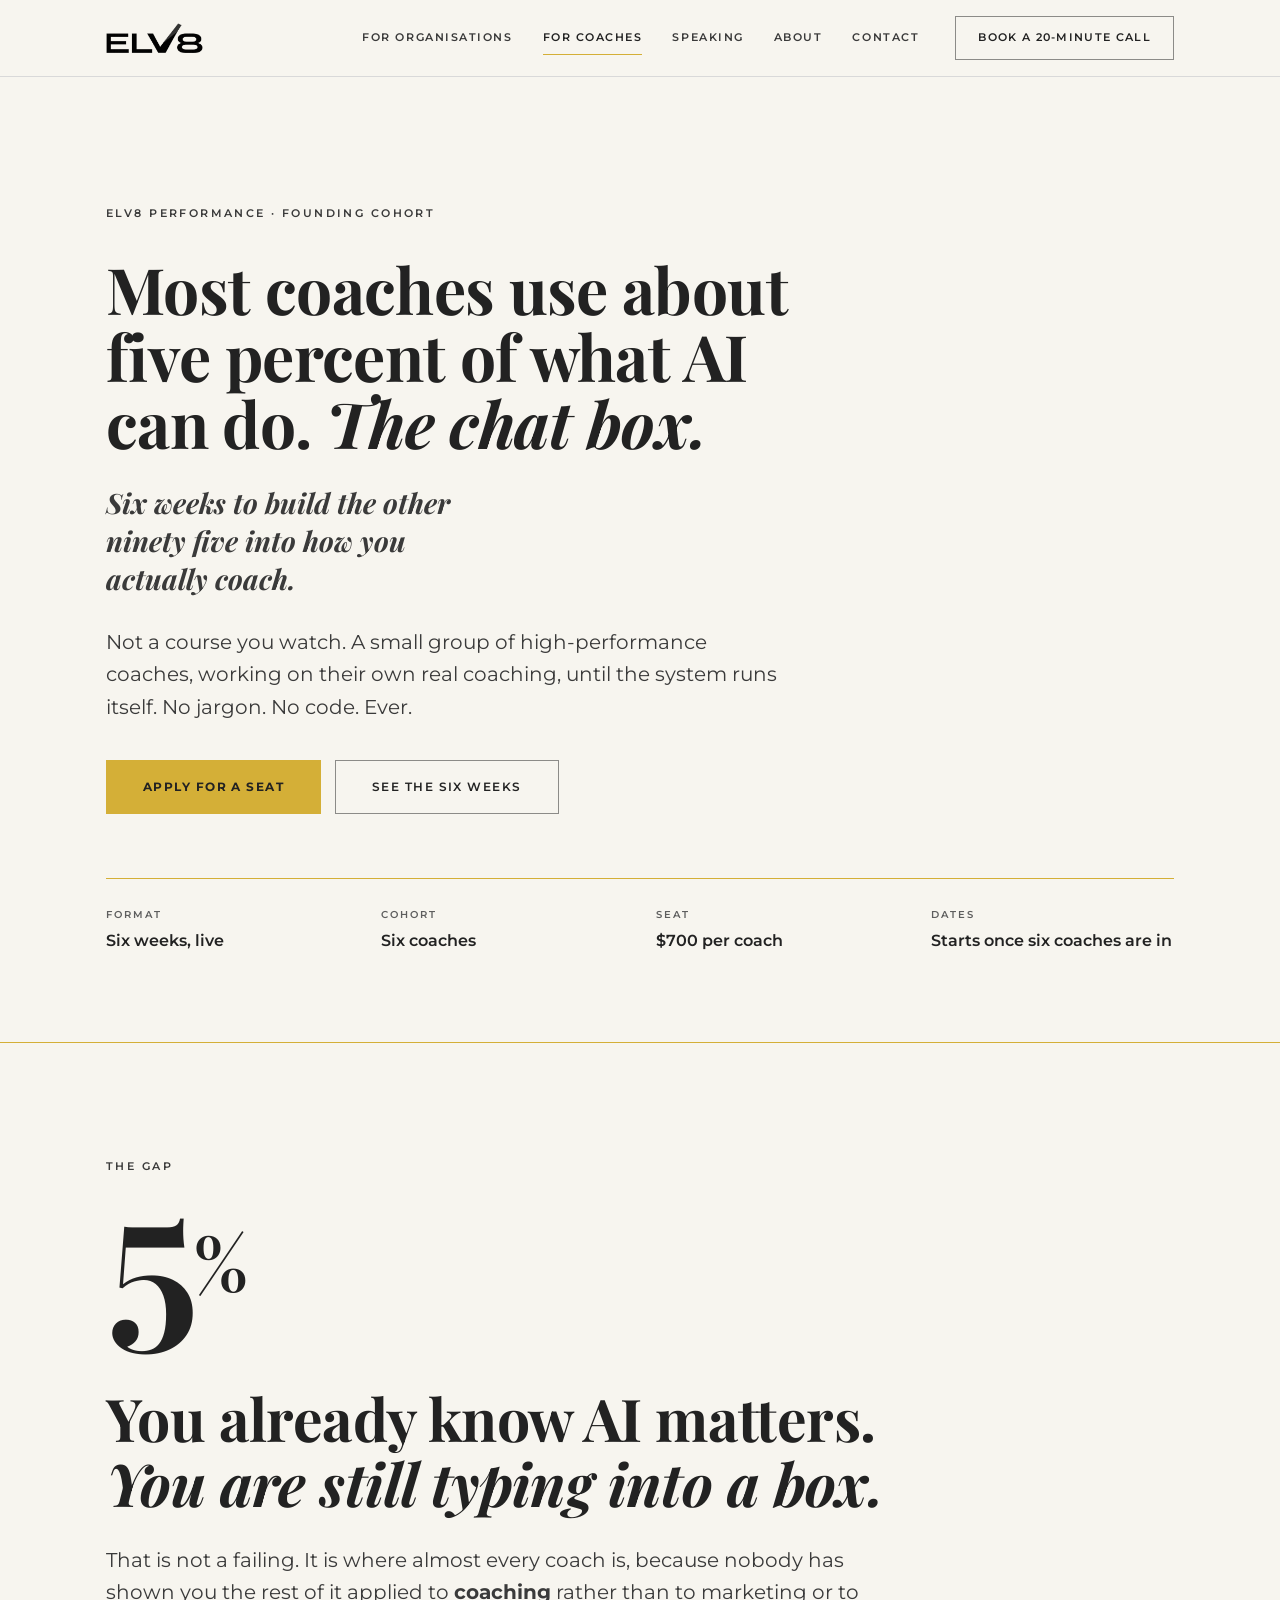
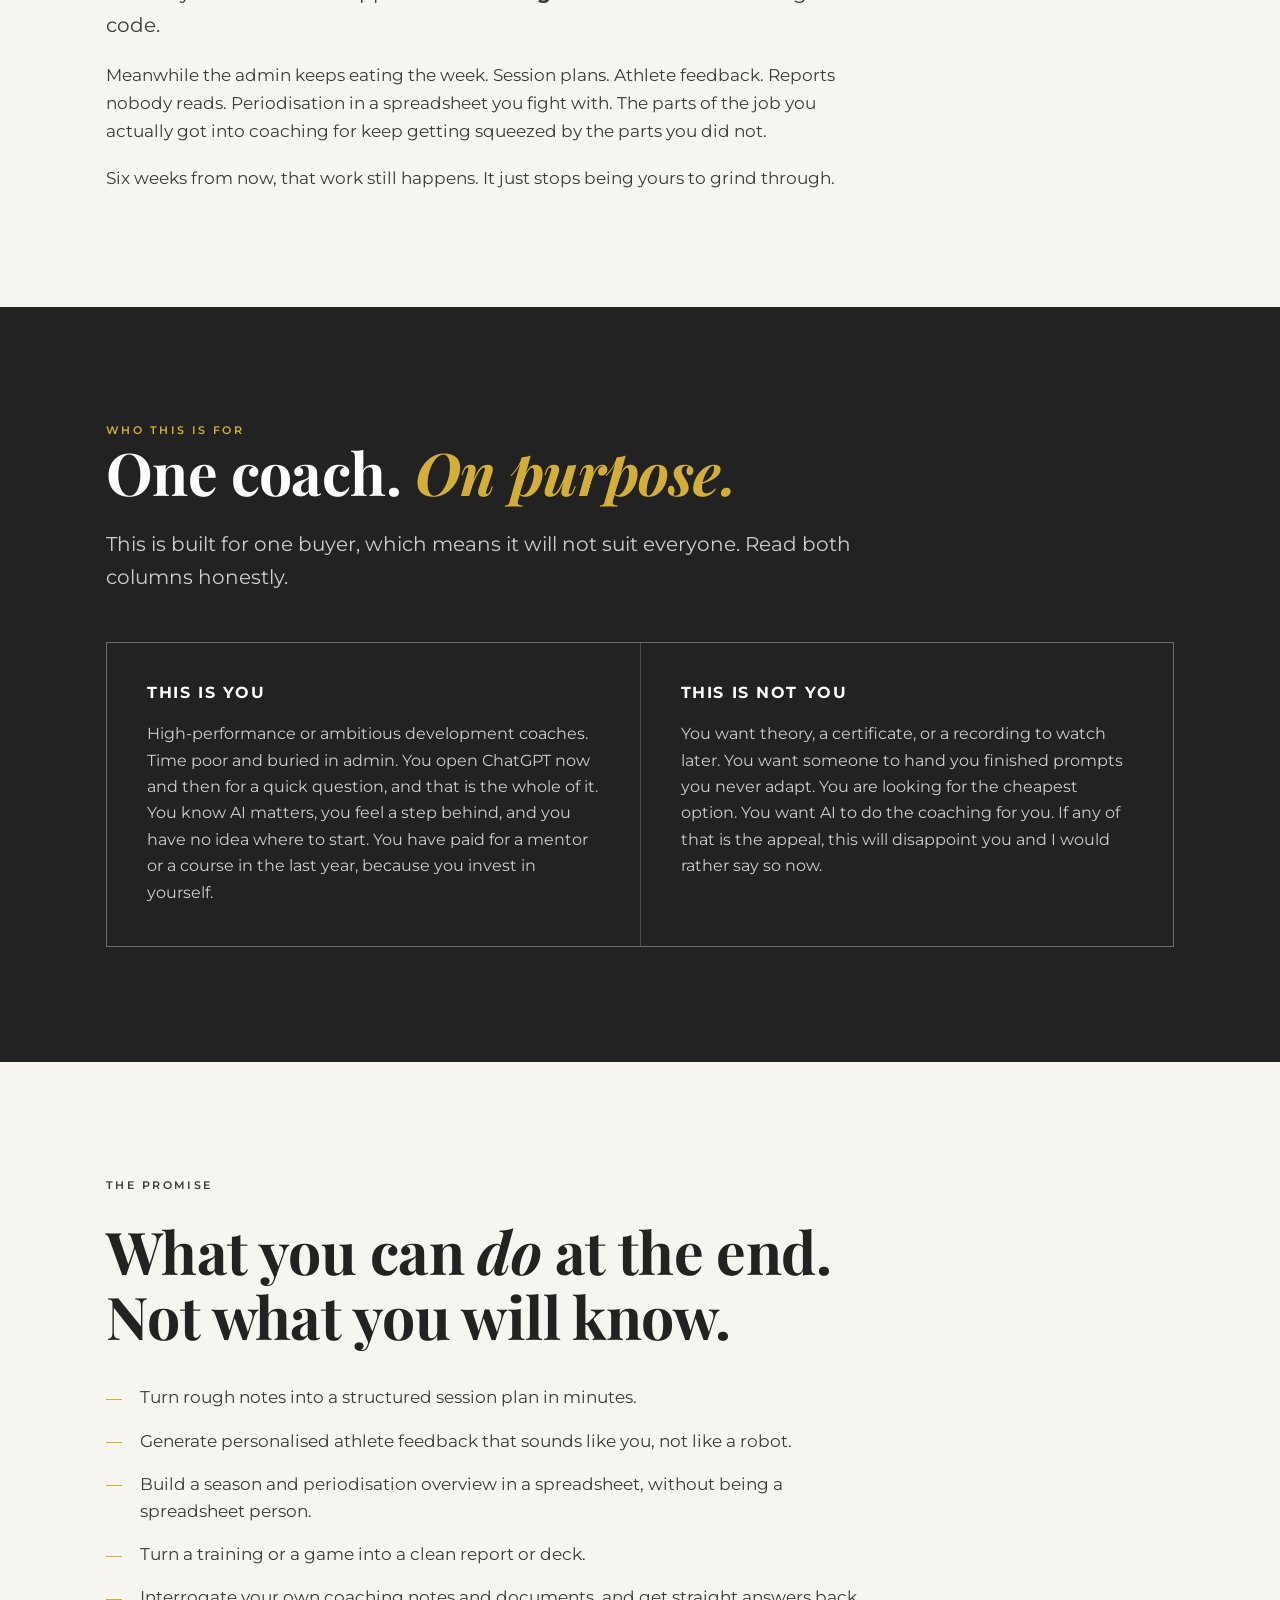
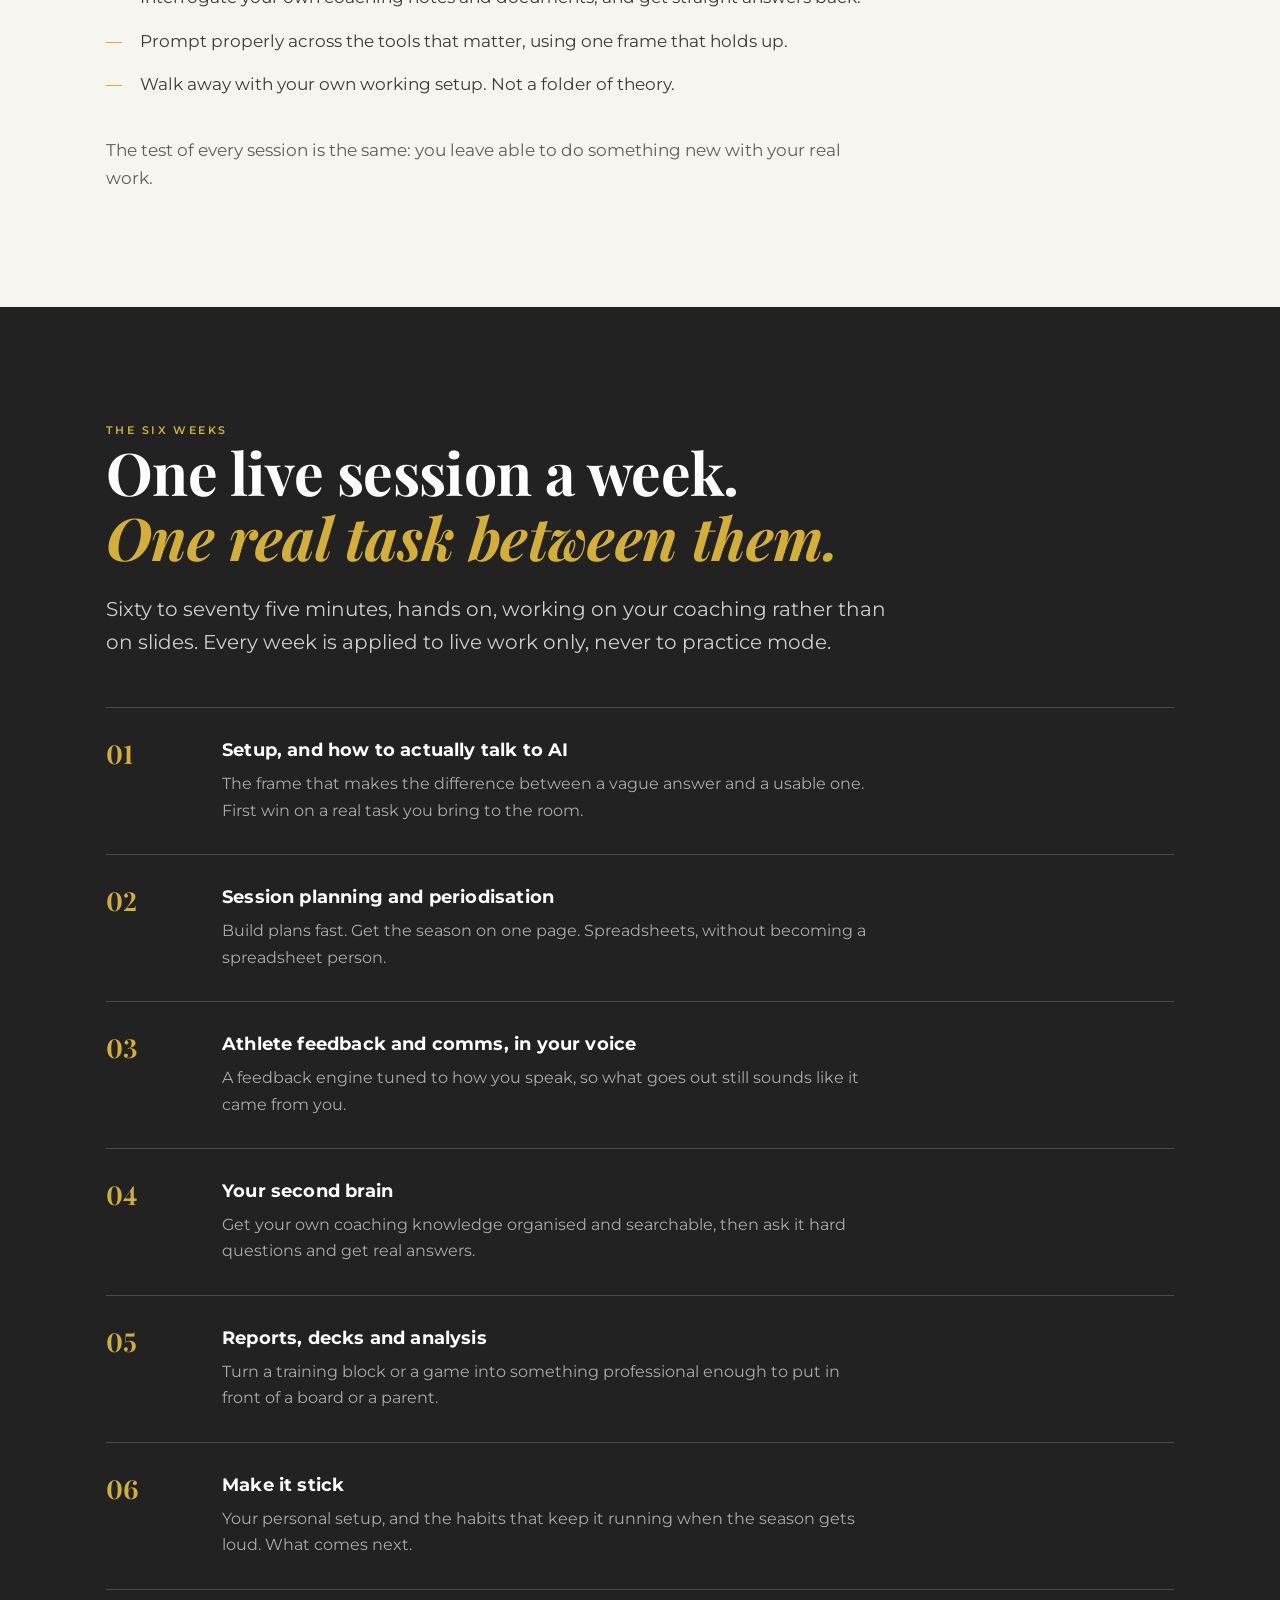
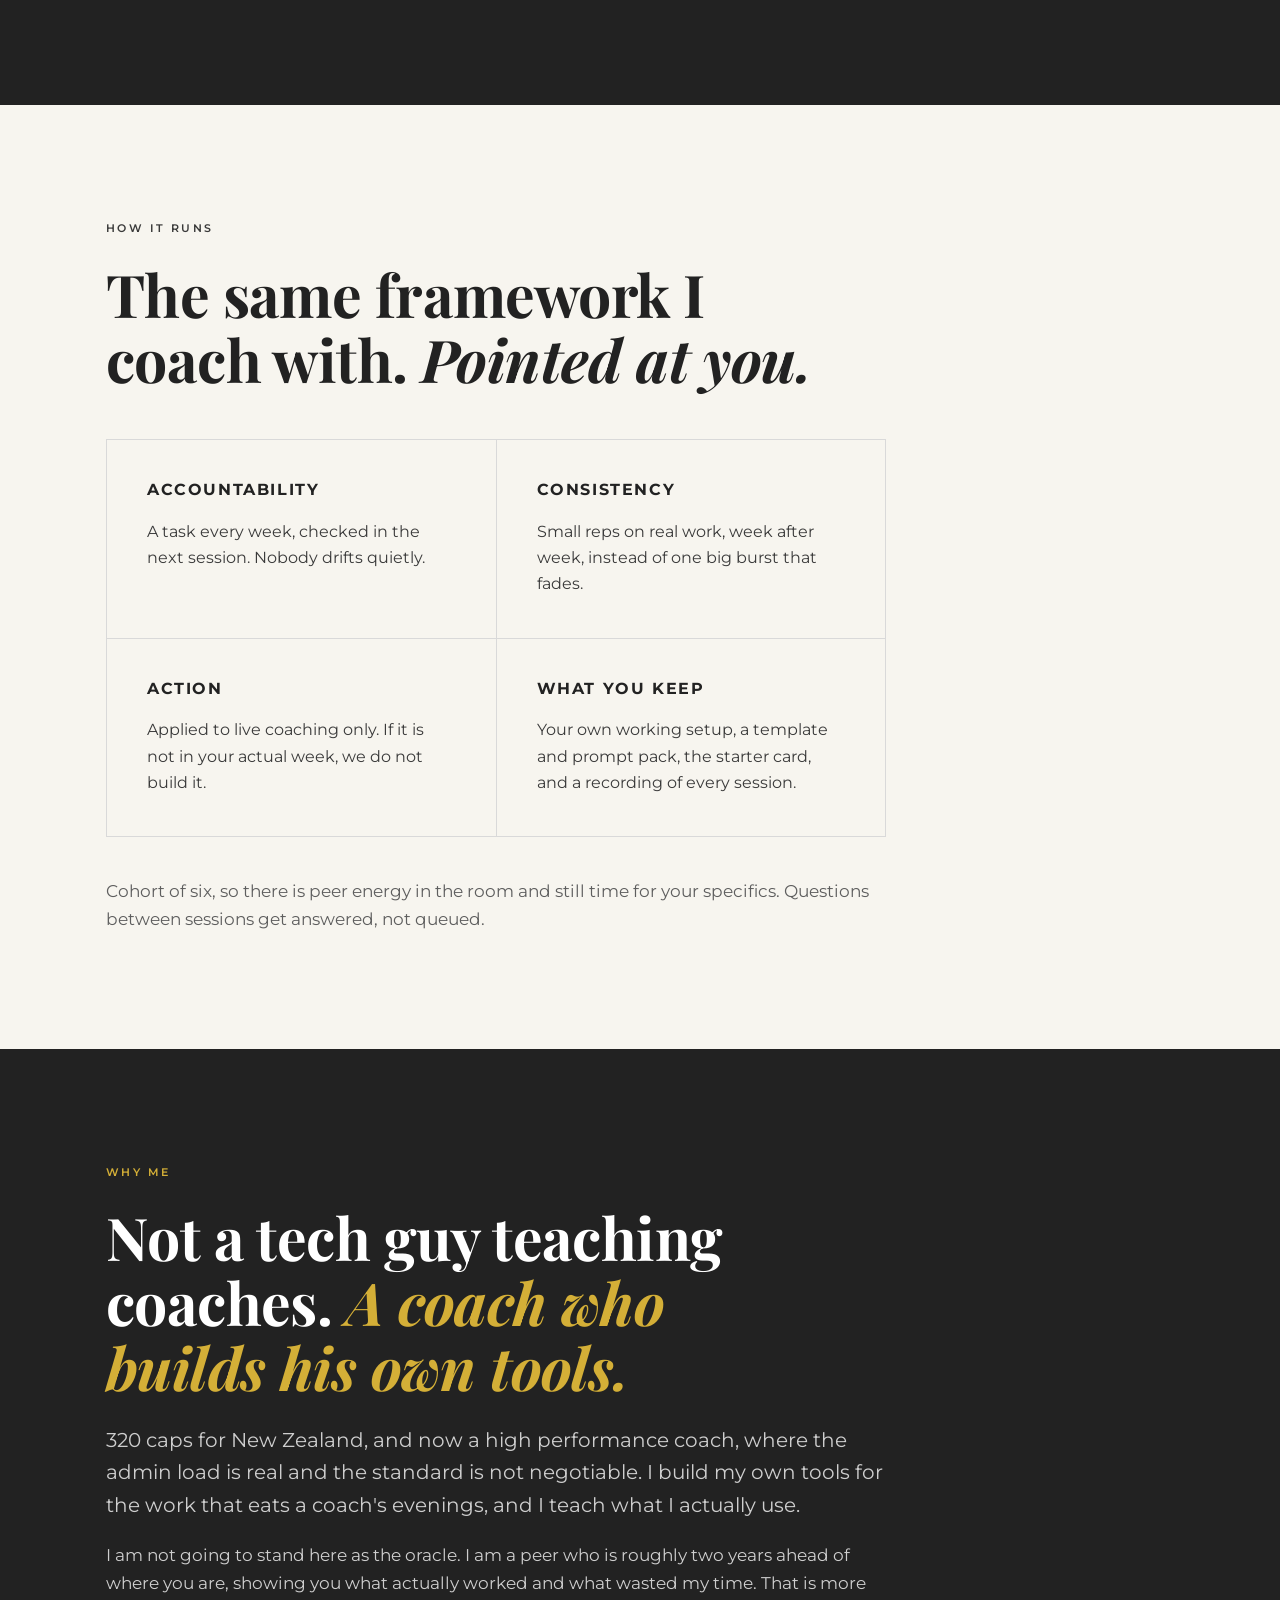
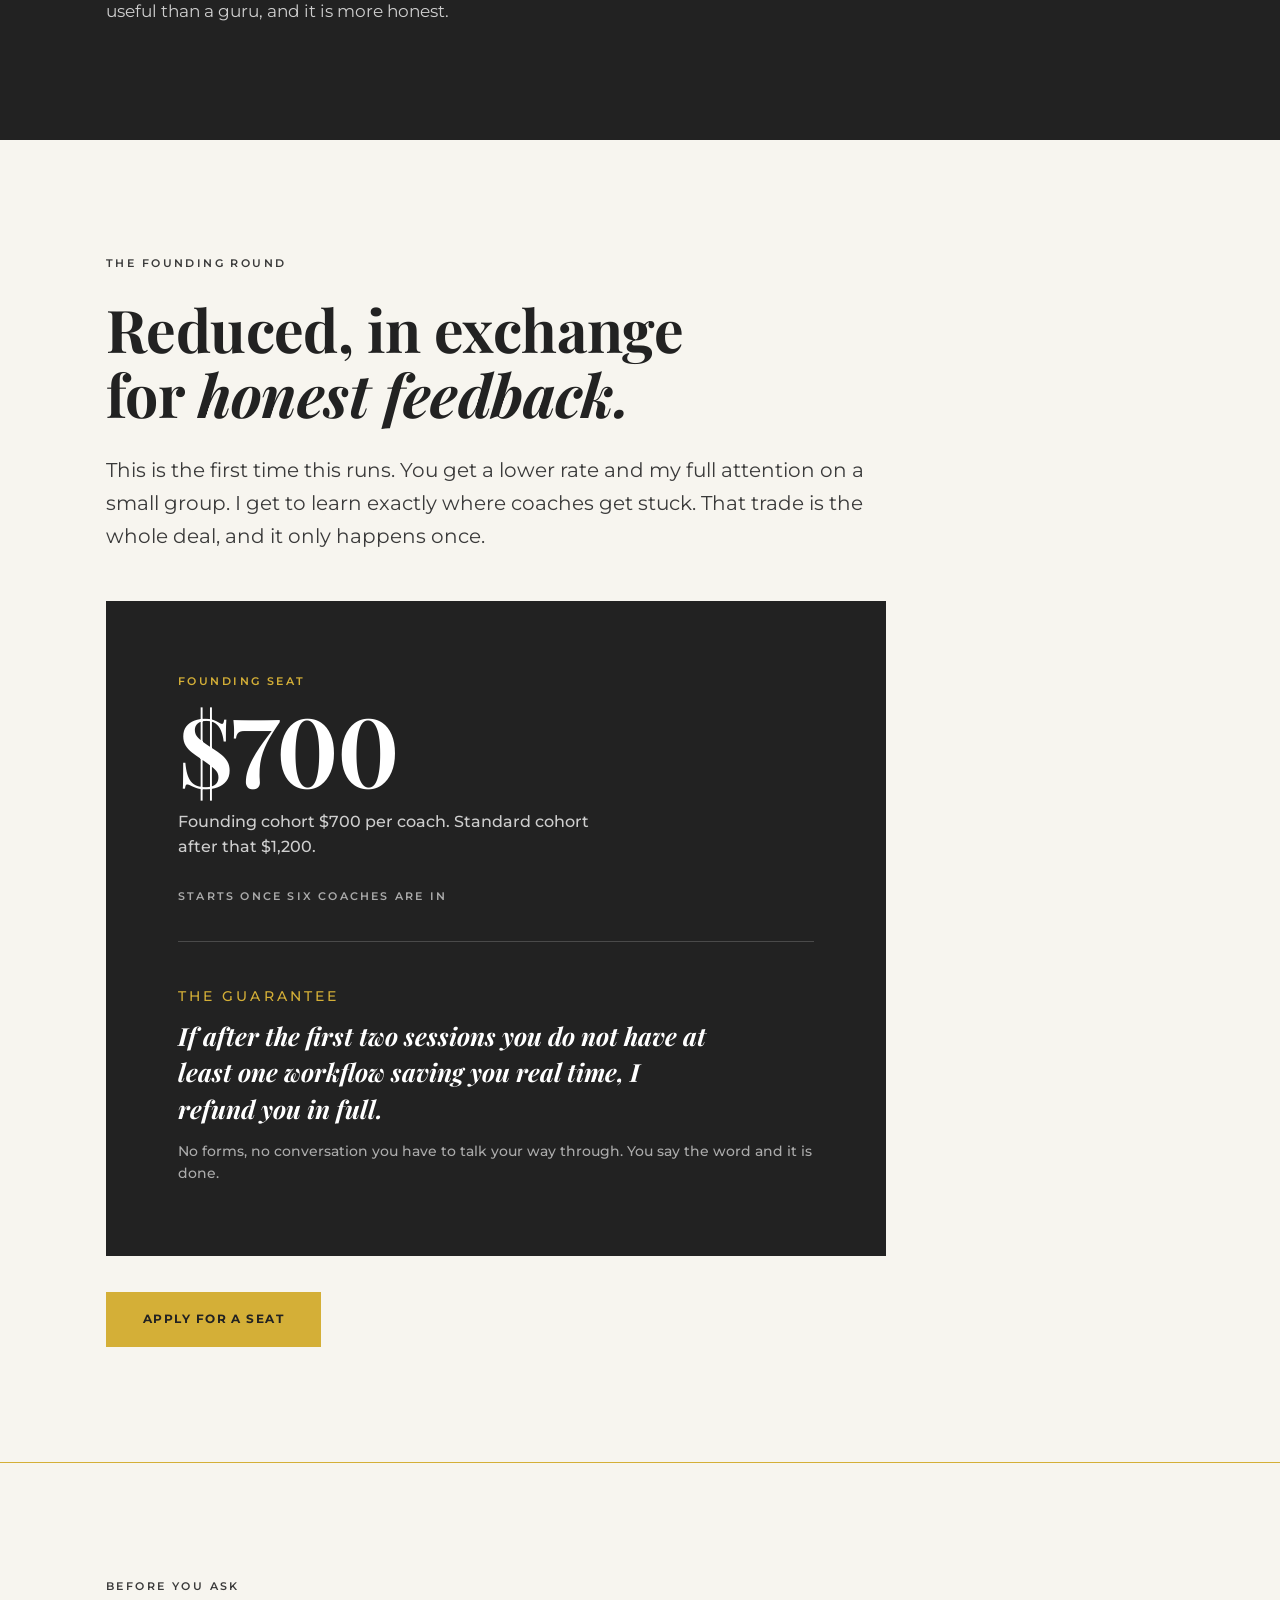
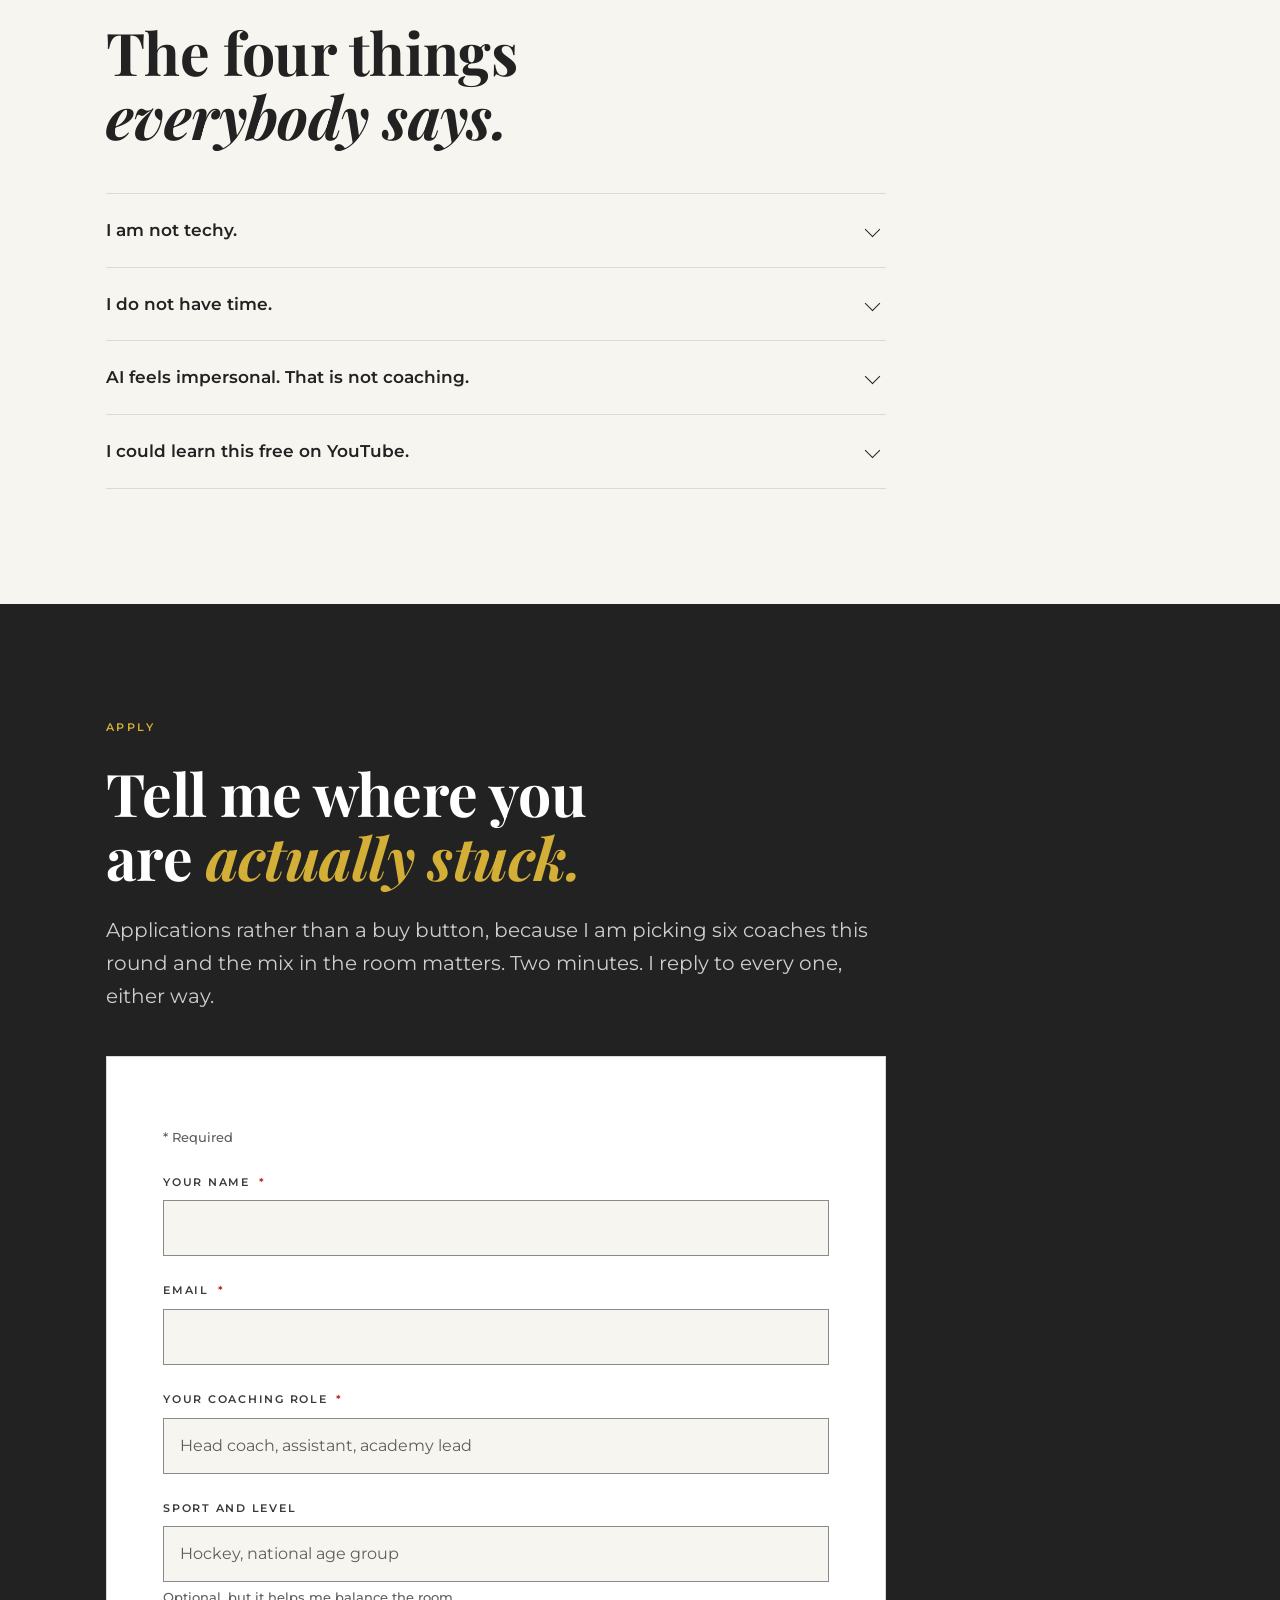
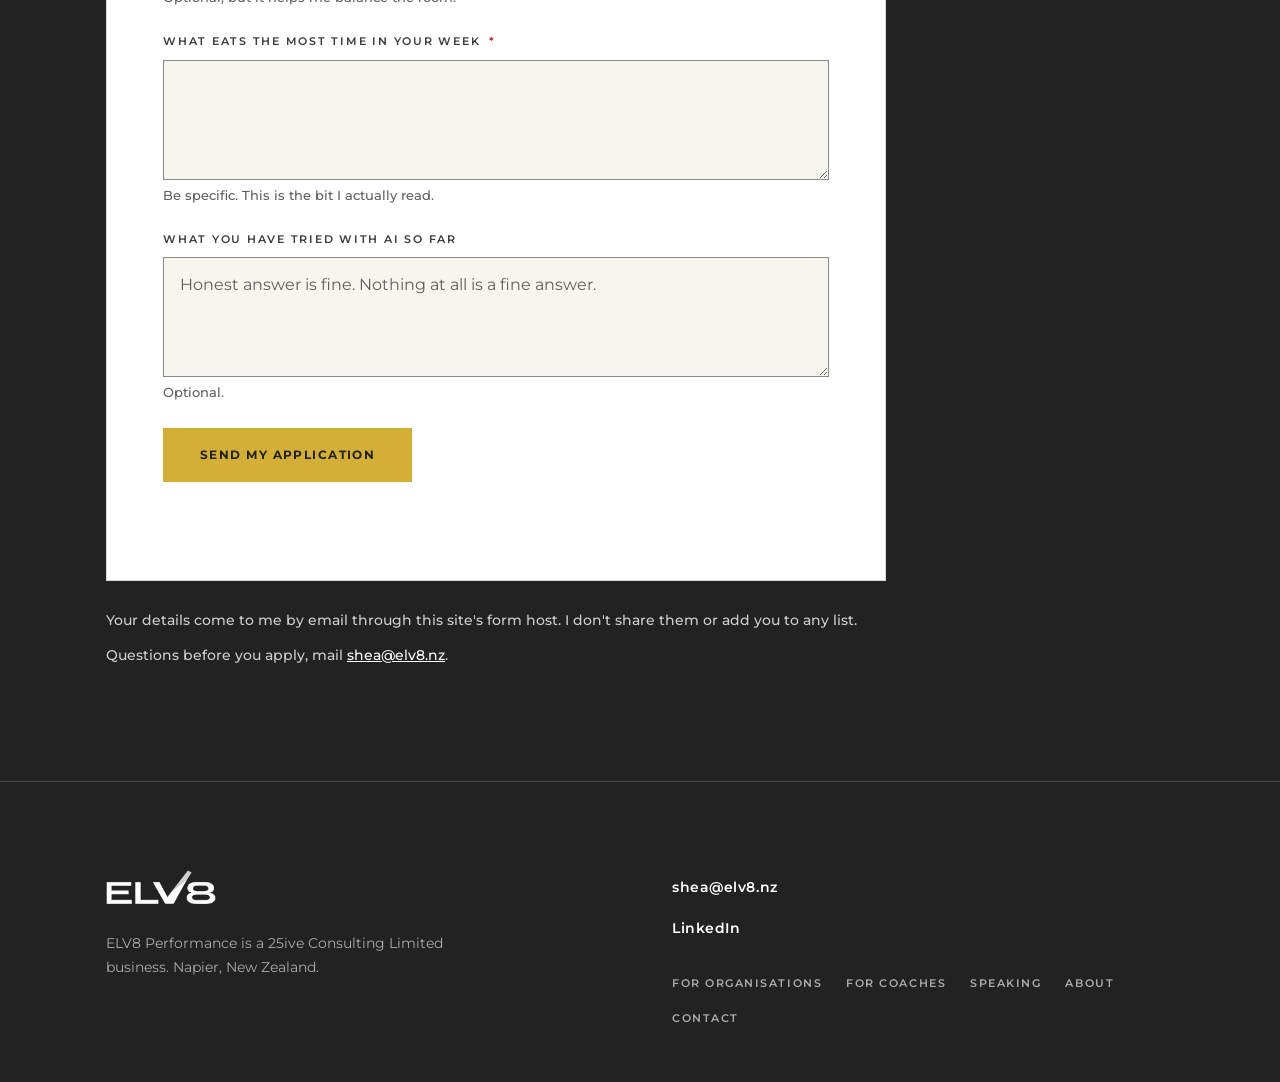
==== connected-coach/index.html @ 0066bf24 "elv8.nz v2: Look A, two doors (AI for organisations, The Connected Coach), Netlify forms, old pages " ====
<!doctype html>
<html lang="en-NZ">
<head>
<meta charset="utf-8">
<meta name="viewport" content="width=device-width, initial-scale=1">
<title>The Connected Coach | ELV8 Performance</title>
<meta name="description" content="Six weeks, hands on, for high-performance coaches. Most coaches use about five percent of what AI can do. Build the other ninety five into how you actually coach.">
<meta name="theme-color" content="#F7F5EF">
<meta name="robots" content="noindex">
<link rel="icon" href="/favicon.svg" type="image/svg+xml">
<link rel="preconnect" href="https://fonts.googleapis.com">
<link rel="preconnect" href="https://fonts.gstatic.com" crossorigin>
<link href="https://fonts.googleapis.com/css2?family=Playfair+Display:ital,wght@0,400;0,700;1,400;1,700&family=Montserrat:wght@400;500;600;700&display=swap" rel="stylesheet">
<link rel="stylesheet" href="../style.css">
<script>document.documentElement.classList.add('js');</script>
</head>
<body>
<a class="skip" href="#main">Skip to content</a>
<header class="site-header">
  <div class="bar">
    <a class="brand" href="/"><img src="../assets/elv8-white-alpha.png" width="704" height="217" alt="ELV8 Performance, home"></a>
    <button class="nav-toggle" type="button" aria-expanded="false" aria-controls="site-nav" data-nav-toggle><span class="sr">Menu</span><span class="bars" aria-hidden="true"></span></button>
    <nav class="site-nav" id="site-nav" aria-label="Main" data-nav>
      <ul>
        <li><a href="/ai-for-organisations.html">For organisations</a></li>
        <li><a href="/connected-coach/" aria-current="page">For coaches</a></li>
        <li><a href="/speaking.html">Speaking</a></li>
        <li><a href="/#about">About</a></li>
        <li><a href="/contact.html">Contact</a></li>
      </ul>
      <a class="btn btn-ghost" href="/contact.html" data-booking>Book a 20-minute call</a>
    </nav>
  </div>
</header>

<main id="main">
<section class="cc-hero">
  <div class="wrap">
    <p class="eyebrow">ELV8 Performance &middot; Founding cohort</p>
    <h1>Most coaches use about five percent of what AI can do. <em>The chat box.</em></h1>
    <p class="sub">Six weeks to build the other ninety five into how you actually coach.</p>
    <p class="body lede">Not a course you watch. A small group of high-performance coaches, working on their own real coaching, until the system runs itself. No jargon. No code. Ever.</p>
    <div class="btn-row">
      <a class="btn btn-primary" href="#apply">Apply for a seat</a>
      <a class="btn btn-ghost" href="#arc">See the six weeks</a>
    </div>
    <dl class="facts">
      <div><dt>Format</dt><dd>Six weeks, live</dd></div>
      <div><dt>Cohort</dt><dd>Six coaches</dd></div>
      <div><dt>Seat</dt><dd>$700 per coach</dd></div>
      <div><dt>Dates</dt><dd data-cohort-start>Starts once six coaches are in</dd></div>
    </dl>
  </div>
</section>

<section class="cc-sec rule-top">
  <div class="wrap narrow">
    <p class="eyebrow">The gap</p>
    <p class="stat" aria-hidden="true">5<span>%</span></p>
    <h2>You already know AI matters. <em>You are still typing into a box.</em></h2>
    <p class="lede">That is not a failing. It is where almost every coach is, because nobody has shown you the rest of it applied to <strong>coaching</strong> rather than to marketing or to code.</p>
    <p>Meanwhile the admin keeps eating the week. Session plans. Athlete feedback. Reports nobody reads. Periodisation in a spreadsheet you fight with. The parts of the job you actually got into coaching for keep getting squeezed by the parts you did not.</p>
    <p>Six weeks from now, that work still happens. It just stops being yours to grind through.</p>
  </div>
</section>

<section class="cc-sec dark">
  <div class="wrap">
    <div class="narrow">
      <p class="eyebrow">Who this is for</p>
      <h2>One coach. <em>On purpose.</em></h2>
      <p class="lede" style="margin-top:24px">This is built for one buyer, which means it will not suit everyone. Read both columns honestly.</p>
    </div>
    <div class="cards two">
      <div>
        <p class="card-title">This is you</p>
        <p>High-performance or ambitious development coaches. Time poor and buried in admin. You open ChatGPT now and then for a quick question, and that is the whole of it. You know AI matters, you feel a step behind, and you have no idea where to start. You have paid for a mentor or a course in the last year, because you invest in yourself.</p>
      </div>
      <div>
        <p class="card-title">This is not you</p>
        <p>You want theory, a certificate, or a recording to watch later. You want someone to hand you finished prompts you never adapt. You are looking for the cheapest option. You want AI to do the coaching for you. If any of that is the appeal, this will disappoint you and I would rather say so now.</p>
      </div>
    </div>
  </div>
</section>

<section class="cc-sec">
  <div class="wrap narrow">
    <p class="eyebrow">The promise</p>
    <h2>What you can <em>do</em> at the end. Not what you will know.</h2>
    <ul class="checks">
      <li>Turn rough notes into a structured session plan in minutes.</li>
      <li>Generate personalised athlete feedback that sounds like you, not like a robot.</li>
      <li>Build a season and periodisation overview in a spreadsheet, without being a spreadsheet person.</li>
      <li>Turn a training or a game into a clean report or deck.</li>
      <li>Interrogate your own coaching notes and documents, and get straight answers back.</li>
      <li>Prompt properly across the tools that matter, using one frame that holds up.</li>
      <li>Walk away with your own working setup. Not a folder of theory.</li>
    </ul>
    <p class="muted" style="margin-top:38px">The test of every session is the same: you leave able to do something new with your real work.</p>
  </div>
</section>

<section class="cc-sec dark" id="arc">
  <div class="wrap">
    <div class="narrow">
      <p class="eyebrow">The six weeks</p>
      <h2>One live session a week. <em>One real task between them.</em></h2>
      <p class="lede" style="margin-top:24px">Sixty to seventy five minutes, hands on, working on your coaching rather than on slides. Every week is applied to live work only, never to practice mode.</p>
    </div>
    <ol class="arc">
      <li><div><h3><span class="sr">Week one. </span>Setup, and how to actually talk to AI</h3><p>The frame that makes the difference between a vague answer and a usable one. First win on a real task you bring to the room.</p></div></li>
      <li><div><h3><span class="sr">Week two. </span>Session planning and periodisation</h3><p>Build plans fast. Get the season on one page. Spreadsheets, without becoming a spreadsheet person.</p></div></li>
      <li><div><h3><span class="sr">Week three. </span>Athlete feedback and comms, in your voice</h3><p>A feedback engine tuned to how you speak, so what goes out still sounds like it came from you.</p></div></li>
      <li><div><h3><span class="sr">Week four. </span>Your second brain</h3><p>Get your own coaching knowledge organised and searchable, then ask it hard questions and get real answers.</p></div></li>
      <li><div><h3><span class="sr">Week five. </span>Reports, decks and analysis</h3><p>Turn a training block or a game into something professional enough to put in front of a board or a parent.</p></div></li>
      <li><div><h3><span class="sr">Week six. </span>Make it stick</h3><p>Your personal setup, and the habits that keep it running when the season gets loud. What comes next.</p></div></li>
    </ol>
  </div>
</section>

<section class="cc-sec">
  <div class="wrap narrow">
    <p class="eyebrow">How it runs</p>
    <h2>The same framework I coach with. <em>Pointed at you.</em></h2>
    <div class="cards two">
      <div>
        <p class="card-title">Accountability</p>
        <p>A task every week, checked in the next session. Nobody drifts quietly.</p>
      </div>
      <div>
        <p class="card-title">Consistency</p>
        <p>Small reps on real work, week after week, instead of one big burst that fades.</p>
      </div>
      <div>
        <p class="card-title">Action</p>
        <p>Applied to live coaching only. If it is not in your actual week, we do not build it.</p>
      </div>
      <div>
        <p class="card-title">What you keep</p>
        <p>Your own working setup, a template and prompt pack, the starter card, and a recording of every session.</p>
      </div>
    </div>
    <p class="muted" style="margin-top:40px">Cohort of six, so there is peer energy in the room and still time for your specifics. Questions between sessions get answered, not queued.</p>
  </div>
</section>

<section class="cc-sec dark">
  <div class="wrap narrow">
    <p class="eyebrow">Why me</p>
    <h2>Not a tech guy teaching coaches. <em>A coach who builds his own tools.</em></h2>
    <p class="lede" style="margin-top:24px">320 caps for New Zealand, and now a high performance coach, where the admin load is real and the standard is not negotiable. I build my own tools for the work that eats a coach's evenings, and I teach what I actually use.</p>
    <p>I am not going to stand here as the oracle. I am a peer who is roughly two years ahead of where you are, showing you what actually worked and what wasted my time. That is more useful than a guru, and it is more honest.</p>
  </div>
</section>

<section class="cc-sec">
  <div class="wrap narrow">
    <p class="eyebrow">The founding round</p>
    <h2>Reduced, in exchange for <em>honest feedback.</em></h2>
    <p class="lede">This is the first time this runs. You get a lower rate and my full attention on a small group. I get to learn exactly where coaches get stuck. That trade is the whole deal, and it only happens once.</p>

    <div class="price-card">
      <p class="eyebrow">Founding seat</p>
      <p class="price-fig" aria-hidden="true">$700</p>
      <p class="price-sub">Founding cohort $700 per coach. Standard cohort after that $1,200.</p>
      <p class="start" data-cohort-start>Starts once six coaches are in</p>
      <div class="guarantee">
        <p class="eyebrow">The guarantee</p>
        <q>If after the first two sessions you do not have at least one workflow saving you real time, I refund you in full.</q>
        <p>No forms, no conversation you have to talk your way through. You say the word and it is done.</p>
      </div>
    </div>

    <div class="btn-row"><a class="btn btn-primary" href="#apply">Apply for a seat</a></div>
  </div>
</section>

<section class="cc-sec rule-top">
  <div class="wrap narrow">
    <p class="eyebrow">Before you ask</p>
    <h2>The four things <em>everybody says.</em></h2>
    <div class="faq">
      <details>
        <summary>I am not techy.</summary>
        <div class="ans"><p>That is exactly who this is for. We build it together in the session. You talk, it types. There is no code in this anywhere, and there never will be. If you can write a text message you have the technical skill required.</p></div>
      </details>
      <details>
        <summary>I do not have time.</summary>
        <div class="ans"><p>This gives time back. If it does not, the guarantee is right there. The commitment is seventy five minutes a week plus one task applied to work you were already going to do.</p></div>
      </details>
      <details>
        <summary>AI feels impersonal. That is not coaching.</summary>
        <div class="ans"><p>Agreed, and that is why the feedback week exists. It drafts, you stay the coach. Done properly it sharpens your voice and your judgment rather than replacing them. Done badly it sounds like a robot, which is precisely the failure we spend a week designing out.</p></div>
      </details>
      <details>
        <summary>I could learn this free on YouTube.</summary>
        <div class="ans"><p>You could. You have not. That is not a dig, it is the point. This is done with you, tailored to your coaching, with someone checking the work each week. That is the difference between watching and doing, and it is the only thing you are actually paying for.</p></div>
      </details>
    </div>
  </div>
</section>

<section class="cc-sec dark" id="apply" aria-labelledby="h-apply">
  <div class="wrap narrow">
    <p class="eyebrow">Apply</p>
    <h2 id="h-apply">Tell me where you are <em>actually stuck.</em></h2>
    <p class="lede" style="margin-top:24px">Applications rather than a buy button, because I am picking six coaches this round and the mix in the room matters. Two minutes. I reply to every one, either way.</p>

    <form class="form-card" name="connected-coach" method="POST" action="/connected-coach/thanks.html" data-netlify="true" netlify-honeypot="bot-field" data-form>
      <input type="hidden" name="form-name" value="connected-coach">
      <p class="hp" hidden><label>Do not fill this in if you are human <input type="text" name="bot-field" tabindex="-1" autocomplete="off"></label></p>
      <p class="req-note"><span aria-hidden="true">*</span> Required</p>

      <div class="field">
        <label for="a-name">Your name <span class="req" aria-hidden="true">*</span></label>
        <input id="a-name" name="name" type="text" autocomplete="name" required aria-required="true" aria-describedby="m-a-name" data-msg="Put your name in so I know who I am replying to.">
        <span class="msg" id="m-a-name" role="alert"></span>
      </div>

      <div class="field">
        <label for="a-email">Email <span class="req" aria-hidden="true">*</span></label>
        <input id="a-email" name="email" type="email" autocomplete="email" inputmode="email" required aria-required="true" aria-describedby="m-a-email" data-msg="That email does not look right. Check it and go again.">
        <span class="msg" id="m-a-email" role="alert"></span>
      </div>

      <div class="field">
        <label for="a-role">Your coaching role <span class="req" aria-hidden="true">*</span></label>
        <input id="a-role" name="role" type="text" placeholder="Head coach, assistant, academy lead" required aria-required="true" aria-describedby="m-a-role" data-msg="A word or two is plenty.">
        <span class="msg" id="m-a-role" role="alert"></span>
      </div>

      <div class="field">
        <label for="a-sport">Sport and level</label>
        <input id="a-sport" name="sport" type="text" placeholder="Hockey, national age group" aria-describedby="h-a-sport">
        <span class="hint" id="h-a-sport">Optional, but it helps me balance the room.</span>
      </div>

      <div class="field">
        <label for="a-stuck">What eats the most time in your week <span class="req" aria-hidden="true">*</span></label>
        <textarea id="a-stuck" name="stuck" required aria-required="true" aria-describedby="h-a-stuck m-a-stuck" data-msg="Give me a sentence on this one. It is the whole basis of the reply."></textarea>
        <span class="hint" id="h-a-stuck">Be specific. This is the bit I actually read.</span>
        <span class="msg" id="m-a-stuck" role="alert"></span>
      </div>

      <div class="field">
        <label for="a-tried">What you have tried with AI so far</label>
        <textarea id="a-tried" name="tried" placeholder="Honest answer is fine. Nothing at all is a fine answer." aria-describedby="h-a-tried"></textarea>
        <span class="hint" id="h-a-tried">Optional.</span>
      </div>

      <button class="btn btn-primary" type="submit">Send my application</button>
      <p class="form-status" role="status" aria-live="polite" data-form-status></p>
    </form>

    <p class="apply-note">Your details come to me by email through this site's form host. I don't share them or add you to any list.</p>
    <p class="apply-note" style="margin-top:12px">Questions before you apply, mail <a href="mailto:shea@elv8.nz" style="color:#fff">shea@elv8.nz</a>.</p>
  </div>
</section>
</main>

<footer class="site-footer">
  <div class="wrap">
    <div class="foot-grid">
      <div>
        <img src="../assets/elv8-white-alpha.png" width="704" height="217" alt="ELV8 Performance">
        <p class="foot-note">ELV8 Performance is a 25ive Consulting Limited business. Napier, New Zealand.</p>
      </div>
      <div>
        <div class="foot-links">
          <a href="mailto:shea@elv8.nz">shea@elv8.nz</a>
          <a href="https://linkedin.com/in/sheamcaleese" target="_blank" rel="noopener noreferrer">LinkedIn<span class="sr"> (opens in a new tab)</span></a>
        </div>
        <nav class="foot-nav" aria-label="Footer">
          <a href="/ai-for-organisations.html">For organisations</a>
          <a href="/connected-coach/">For coaches</a>
          <a href="/speaking.html">Speaking</a>
          <a href="/#about">About</a>
          <a href="/contact.html">Contact</a>
        </nav>
      </div>
    </div>
  </div>
</footer>

<script src="../site.js"></script>
</body>
</html>
---- style.css ----
/* ==========================================================================
   ELV8 Performance, elv8.nz v2. Shared stylesheet, look A "Editorial".
   Used by look A, the home page, every inner page and The Connected Coach.
   Near-black, white, gold. Playfair Display headlines, Montserrat body.
   Square corners. Gold is punctuation: hairlines, the primary button, and
   the eyebrow on dark. Gold is never used as text on a light surface (it
   fails contrast there).
   ========================================================================== */

*,
*::before,
*::after { box-sizing: border-box; margin: 0; padding: 0; }

:root {
  /* Colour, matches DESIGN.md */
  --black: #222222;
  --gold: #D4AF37;
  --white: #FFFFFF;
  --ivory: #F7F5EF;
  --charcoal: #3A3A3A;
  --grey: #8A8A8A;
  --grey-light: #D9D9D9;

  /* Derived, so text and borders pass contrast on light surfaces */
  --grey-ink: #5E5E5E;                    /* muted text on ivory and white */
  --gold-hover: #C29E2E;
  --danger: #B3261E;
  --on-dark: #FFFFFF;
  --on-dark-soft: rgba(255, 255, 255, .78);
  --on-dark-mute: rgba(255, 255, 255, .62);
  --rule-dark: rgba(255, 255, 255, .18);

  /* Type */
  --font-head: 'Playfair Display', Georgia, 'Times New Roman', serif;
  --font-sans: 'Montserrat', 'Helvetica Neue', Arial, sans-serif;

  /* Layout */
  --wrap: 1180px;
  --gutter: clamp(20px, 5vw, 56px);
  --radius: 0;
  --header-h: 76px;
}

html { -webkit-text-size-adjust: 100%; scroll-behavior: smooth; scroll-padding-top: calc(var(--header-h) + 16px); }

body {
  background: var(--ivory);
  color: var(--charcoal);
  font: 400 17px/1.65 var(--font-sans);
  -webkit-font-smoothing: antialiased;
  text-rendering: optimizeLegibility;
}

[hidden] { display: none !important; }

img { display: block; max-width: 100%; height: auto; }
a { color: inherit; }
ul, ol { list-style: none; }

/* ------------------------------------------------------------ accessibility */
:focus-visible { outline: 2px solid var(--black); outline-offset: 3px; }
.dark :focus-visible,
.site-footer :focus-visible { outline-color: var(--gold); }

.skip {
  position: absolute; left: -9999px; top: 0; z-index: 200;
  background: var(--gold); color: var(--black);
  padding: 14px 22px; font: 700 12px/1 var(--font-sans);
  letter-spacing: .12em; text-transform: uppercase; text-decoration: none;
}
.skip:focus { left: 12px; top: 12px; }

.sr {
  position: absolute; width: 1px; height: 1px; padding: 0; margin: -1px;
  overflow: hidden; clip: rect(0, 0, 0, 0); white-space: nowrap; border: 0;
}

@media (prefers-reduced-motion: reduce) {
  html { scroll-behavior: auto; }
  *, *::before, *::after {
    animation-duration: .001ms !important;
    animation-iteration-count: 1 !important;
    transition-duration: .001ms !important;
    scroll-behavior: auto !important;
  }
}

/* --------------------------------------------------------------- typography */
h1, h2, h3 {
  font-family: var(--font-head);
  font-weight: 700;
  letter-spacing: -.01em;
  color: var(--black);
  font-variant-numeric: lining-nums;
  font-feature-settings: "lnum" 1;
}
h1 { font-size: clamp(2.5rem, 7.6vw, 6.5rem); line-height: 1.05; }
h1, h2 { text-wrap: balance; }
h2 { font-size: clamp(2.125rem, 4.6vw, 3.75rem); line-height: 1.1; }
h3 { font-size: clamp(1.375rem, 2.4vw, 1.875rem); line-height: 1.2; }

/* The one italic accent phrase in a headline. */
h1 em, h2 em, h3 em { font-style: italic; }
.dark h1 em, .dark h2 em, .dark h3 em { color: var(--gold); }

.eyebrow {
  font: 600 11px/1.6 var(--font-sans);
  letter-spacing: .22em;
  text-transform: uppercase;
  color: var(--charcoal);
}
.dark .eyebrow { color: var(--gold); }

p + p { margin-top: 1.1em; }
.lede { font-size: clamp(1.125rem, 1.6vw, 1.3125rem); line-height: 1.6; color: var(--charcoal); }
.muted { color: var(--grey-ink); }
cite { font-style: italic; }

.dark { background: var(--black); color: var(--on-dark-soft); }
.dark h1, .dark h2, .dark h3 { color: var(--on-dark); }
.dark .lede, .dark p { color: var(--on-dark-soft); }
.dark .muted { color: var(--on-dark-mute); }

/* ------------------------------------------------------------------ buttons */
.btn {
  display: inline-block;
  font: 700 12px/1.2 var(--font-sans);
  letter-spacing: .12em;
  text-transform: uppercase;
  text-align: center;
  text-decoration: none;
  padding: 19px 36px;
  border: 1px solid transparent;
  border-radius: var(--radius);
  cursor: pointer;
  transition: background-color .2s ease, color .2s ease, border-color .2s ease;
}
.btn-primary { background: var(--gold); color: var(--black); border-color: var(--gold); }
.btn-primary:hover { background: var(--gold-hover); border-color: var(--gold-hover); }
.btn-ghost { background: transparent; color: var(--black); border-color: rgba(34, 34, 34, .5); font-weight: 600; }
.btn-ghost:hover { border-color: var(--black); background: var(--black); color: var(--white); }
.dark .btn-ghost { color: var(--white); border-color: rgba(255, 255, 255, .5); }
.dark .btn-ghost:hover { border-color: var(--white); background: transparent; color: var(--white); }
.btn { text-wrap: balance; }
.btn:disabled { opacity: .55; cursor: not-allowed; }
.btn-row { display: flex; flex-wrap: wrap; gap: 14px; margin-top: 36px; }
@media (max-width: 560px) { .btn-row .btn { flex: 1 1 100%; } .btn { padding-left: 14px; padding-right: 14px; } }

.link-arrow {
  display: inline-block;
  font: 700 12px/1.4 var(--font-sans);
  letter-spacing: .12em;
  text-transform: uppercase;
  text-decoration: none;
  color: var(--black);
  padding: 6px 0;
  border-bottom: 1px solid var(--gold);
  transition: border-color .2s ease;
}
.link-arrow:hover { border-bottom-color: var(--black); }
.dark .link-arrow { color: var(--white); }
.dark .link-arrow:hover { border-bottom-color: var(--white); }

/* ------------------------------------------------------------------- header */
.site-header {
  position: sticky; top: 0; z-index: 100;
  background: var(--ivory);
  border-bottom: 1px solid var(--grey-light);
}
.bar {
  max-width: var(--wrap); margin: 0 auto;
  padding: 0 var(--gutter);
  min-height: var(--header-h);
  display: flex; align-items: center; justify-content: space-between;
  flex-wrap: wrap; gap: 8px 32px;
}
.brand { display: block; line-height: 0; }
.brand img { height: 30px; width: auto; filter: invert(1); }

.site-nav { display: flex; align-items: center; gap: 36px; flex-wrap: wrap; }
.site-nav ul { display: flex; gap: 30px; flex-wrap: wrap; }
.site-nav ul a {
  display: inline-block;
  font: 600 11px/1.4 var(--font-sans);
  letter-spacing: .14em;
  text-transform: uppercase;
  text-decoration: none;
  color: var(--charcoal);
  padding: 8px 0;
  border-bottom: 1px solid transparent;
  transition: border-color .2s ease, color .2s ease;
}
.site-nav ul a:hover,
.site-nav ul a[aria-current="page"] { color: var(--black); border-bottom-color: var(--gold); }
.site-nav .btn { padding: 14px 22px; font-size: 11px; }

.nav-toggle {
  display: none;
  width: 48px; height: 48px;
  background: transparent; border: 0; border-radius: var(--radius);
  cursor: pointer; position: relative;
}
.nav-toggle span.bars,
.nav-toggle span.bars::before,
.nav-toggle span.bars::after {
  content: ""; position: absolute; left: 12px; right: 12px; height: 2px;
  background: var(--black); transition: transform .2s ease, top .2s ease, opacity .2s ease;
}
.nav-toggle span.bars { top: 23px; }
.nav-toggle span.bars::before { left: 0; right: 0; top: -7px; }
.nav-toggle span.bars::after { left: 0; right: 0; top: 7px; }
.nav-toggle[aria-expanded="true"] span.bars { background: transparent; }
.nav-toggle[aria-expanded="true"] span.bars::before { top: 0; transform: rotate(45deg); }
.nav-toggle[aria-expanded="true"] span.bars::after { top: 0; transform: rotate(-45deg); }

@media (max-width: 1039px) {
  .js .nav-toggle { display: block; }
  .js .site-nav {
    display: none;
    position: absolute; left: 0; right: 0; top: 100%;
    flex-direction: column; align-items: stretch; gap: 20px;
    background: var(--ivory);
    border-bottom: 1px solid var(--grey-light);
    padding: 12px var(--gutter) 28px;
  }
  .js .site-nav.is-open { display: flex; }
  .site-nav ul { flex-direction: column; gap: 0; }
  .site-nav ul a { display: block; padding: 16px 0; border-bottom: 1px solid var(--grey-light); font-size: 12px; }
  .site-nav .btn { display: block; }
}

/* ------------------------------------------------------------------- layout */
.wrap { width: 100%; max-width: var(--wrap); margin: 0 auto; padding: 0 var(--gutter); }
.section { padding: clamp(64px, 9vw, 128px) 0; }

/* The hanging-eyebrow grid: label in the margin, content in the column. */
.sec-grid {
  display: grid;
  grid-template-columns: minmax(0, 3fr) minmax(0, 9fr);
  gap: 0 32px;
  border-top: 1px solid var(--gold);
  padding-top: 28px;
}
.sec-body > h2 { max-width: 16ch; }
.sec-body > h2 + * { margin-top: 32px; }
@media (max-width: 899px) {
  .sec-grid { grid-template-columns: minmax(0, 1fr); gap: 20px; }
}

/* --------------------------------------------------------------------- hero */
.hero { padding: clamp(72px, 11vw, 148px) 0 clamp(56px, 8vw, 104px); }
.hero .eyebrow { margin-bottom: 36px; }
.hero h1 { max-width: 13.5ch; }
.hero-foot {
  display: grid;
  grid-template-columns: minmax(0, 4fr) minmax(0, 8fr);
  gap: 0 32px;
  margin-top: clamp(48px, 7vw, 88px);
  padding-top: 32px;
  border-top: 1px solid var(--gold);
}
.hero-foot .lede { grid-column: 2; max-width: 36em; }
.hero-foot .btn-row { grid-column: 2; margin-top: 36px; }
@media (max-width: 899px) {
  .hero-foot { grid-template-columns: minmax(0, 1fr); }
  .hero-foot .lede, .hero-foot .btn-row { grid-column: 1; }
}

/* ------------------------------------------------- the three offers (home) */
.offers { margin-top: 56px; border-top: 1px solid var(--grey-light); }
.offers li {
  display: grid;
  grid-template-columns: minmax(0, 1fr) auto;
  gap: 10px 48px;
  align-items: start;
  padding: 36px 0;
  border-bottom: 1px solid var(--grey-light);
}
.offers h3 { font-size: clamp(1.5rem, 2.6vw, 2.125rem); }
.offers p { margin-top: 10px; max-width: 46ch; }
.price {
  display: flex; flex-direction: column; align-items: flex-end; text-align: right;
  white-space: nowrap;
}
.price .amt-line {
  font: 700 clamp(1.5rem, 2.4vw, 2rem)/1.2 var(--font-head);
  font-variant-numeric: lining-nums; font-feature-settings: "lnum" 1;
  color: var(--black);
}
.price .alt { display: block; margin-top: 8px; max-width: 30ch; white-space: normal; font: 500 13px/1.5 var(--font-sans); color: var(--grey-ink); }
.dark .price .alt { color: var(--on-dark-mute); }
.dark .price .amt-line { color: var(--white); }
.section-link { margin-top: 44px; }
@media (max-width: 640px) {
  .offers li { grid-template-columns: minmax(0, 1fr); }
  .price { align-items: flex-start; text-align: left; }
}

/* -------------------------------------------------------- coaches panel */
.coach-grid {
  display: grid;
  grid-template-columns: minmax(0, 5fr) minmax(0, 6fr);
  gap: 40px 64px;
  margin-top: 32px;
}
.coach-grid .prose p { max-width: 40ch; }
.coach-card {
  border-left: 1px solid var(--rule-dark);
  padding-left: clamp(24px, 4vw, 56px);
  display: flex; flex-direction: column; justify-content: center;
}
.coach-card .fig {
  display: block;
  font: 700 clamp(3.25rem, 7vw, 5.5rem)/1 var(--font-head);
  font-variant-numeric: lining-nums; font-feature-settings: "lnum" 1;
  color: var(--white);
  letter-spacing: -.02em;
}
.coach-card .price-line { font-size: 17px; color: var(--on-dark-soft); }
.coach-card .fig { margin: 6px 0 10px; }
.coach-card .refund { margin-top: 28px; padding-top: 24px; border-top: 1px solid var(--rule-dark); max-width: 36ch; }
.coach-card .start { margin-top: 28px; font: 600 11px/1.6 var(--font-sans); letter-spacing: .2em; text-transform: uppercase; color: var(--on-dark-mute); }
.coach-card .btn-row { margin-top: 20px; }
.coach-card .btn { display: block; padding-left: 20px; padding-right: 20px; }
@media (max-width: 899px) {
  .coach-grid { grid-template-columns: minmax(0, 1fr); gap: 36px; }
  .coach-card { border-left: 0; border-top: 1px solid var(--rule-dark); padding: 32px 0 0; }
}

/* ----------------------------------------------------------------- speaking */
.talks {
  display: grid; grid-template-columns: repeat(3, minmax(0, 1fr));
  gap: 0 40px; margin-top: 56px;
}
.talks li { border-top: 1px solid var(--grey-light); padding-top: 24px; }
.talks h3 { font-size: clamp(1.375rem, 2vw, 1.625rem); }
@media (min-width: 900px) { .talks h3 { min-height: 2.4em; } }
.talks p { margin-top: 12px; }
.sec-body .meta { margin-top: 48px; font: 600 12px/1.6 var(--font-sans); letter-spacing: .1em; text-transform: uppercase; color: var(--charcoal); }
@media (max-width: 899px) {
  .talks { grid-template-columns: minmax(0, 1fr); gap: 32px; margin-top: 40px; }
}

/* ------------------------------------------------------------------- about */
.about-grid { display: grid; grid-template-columns: minmax(0, 6fr) minmax(0, 6fr); gap: 48px clamp(32px, 5vw, 72px); align-items: start; }
.portrait { position: relative; }
.portrait img {
  width: 100%; aspect-ratio: 843 / 1024; object-fit: cover; object-position: 50% 12%;
  filter: grayscale(1); mix-blend-mode: multiply;
}
.portrait::after {
  content: ""; position: absolute; inset: 14px -14px -14px 14px;
  border: 1px solid var(--gold); pointer-events: none; z-index: -1;
}
.about-copy h2 { max-width: none; }
.about-copy .dek {
  margin-top: 32px;
  font: 400 clamp(1.25rem, 2vw, 1.625rem)/1.45 var(--font-head);
  font-variant-numeric: lining-nums; font-feature-settings: "lnum" 1;
  color: var(--black);
}
.about-copy .prose { margin-top: 28px; max-width: 54ch; }
@media (max-width: 899px) {
  .about-grid { grid-template-columns: minmax(0, 1fr); }
  .portrait { max-width: 420px; padding-right: 14px; }
}

main > .dark:last-child { border-bottom: 1px solid var(--rule-dark); }

/* ------------------------------------------------------------------- footer */
.site-footer { background: var(--black); color: var(--on-dark-soft); padding: clamp(48px, 7vw, 88px) 0 48px; }
.foot-grid { display: grid; grid-template-columns: minmax(0, 1fr) minmax(0, 1fr); gap: 40px 64px; align-items: start; }
.foot-grid img { height: 34px; width: auto; }
.foot-note { margin-top: 28px; max-width: 40ch; font-size: 14px; line-height: 1.7; color: var(--on-dark-mute); }
.foot-links { display: flex; flex-direction: column; gap: 4px; align-items: flex-start; }
.foot-links a {
  font: 600 14px/1.4 var(--font-sans); letter-spacing: .04em; text-decoration: none; color: var(--white);
  padding: 8px 0; border-bottom: 1px solid transparent;
}
.foot-links a:hover { border-bottom-color: var(--gold); }
.foot-nav { margin-top: 20px; display: flex; flex-wrap: wrap; gap: 4px 24px; }
.foot-nav a {
  font: 600 11px/1.4 var(--font-sans); letter-spacing: .14em; text-transform: uppercase; text-decoration: none;
  color: var(--on-dark-mute); padding: 8px 0;
}
.foot-nav a:hover { color: var(--white); }
@media (max-width: 899px) { .foot-grid { grid-template-columns: minmax(0, 1fr); } }

/* ========================================================== inner pages ==== */
.page-head { padding: clamp(56px, 9vw, 120px) 0 clamp(40px, 6vw, 80px); }
.page-head .eyebrow { margin-bottom: 28px; }
.page-head h1 { max-width: 17ch; font-size: clamp(2.5rem, 6.2vw, 5rem); }
.page-head .lede { margin-top: 36px; max-width: 38em; }

.prose { max-width: 62ch; }
.prose p { color: var(--charcoal); }
.dark .prose p { color: var(--on-dark-soft); }

.block { padding: clamp(48px, 7vw, 96px) 0; border-top: 1px solid var(--gold); }
.block > .wrap > h2 { max-width: 18ch; }
.block.tight { padding-top: clamp(40px, 5vw, 64px); }

/* Offer detail blocks (AI for organisations) */
.offer-list { margin-top: 48px; border-top: 1px solid var(--grey-light); }
.offer-list > li {
  display: grid; grid-template-columns: minmax(0, 4fr) minmax(0, 8fr);
  gap: 20px 56px;
  padding: 44px 0; border-bottom: 1px solid var(--grey-light);
}
.offer-list h3 { font-size: clamp(1.625rem, 2.8vw, 2.25rem); }
.offer-list .price { align-items: flex-start; text-align: left; margin-top: 18px; }
.offer-list .price .alt { max-width: 30ch; }
.ticks li { position: relative; padding-left: 34px; margin-bottom: 14px; line-height: 1.6; }
.ticks li::before { content: ""; position: absolute; left: 0; top: .85em; width: 16px; height: 1px; background: var(--gold); }
.dark .ticks li { color: var(--on-dark-soft); }
@media (max-width: 899px) { .offer-list > li { grid-template-columns: minmax(0, 1fr); } }

/* Numbered steps */
.steps { margin-top: 40px; border-top: 1px solid var(--grey-light); counter-reset: step; }
.steps li {
  counter-increment: step;
  display: grid; grid-template-columns: 72px minmax(0, 1fr); gap: 8px 24px;
  padding: 28px 0; border-bottom: 1px solid var(--grey-light);
}
.steps li::before {
  content: "0" counter(step);
  font: 700 28px/1.2 var(--font-head); color: var(--black);
  font-variant-numeric: lining-nums; font-feature-settings: "lnum" 1;
}
.steps strong { font-family: var(--font-sans); font-weight: 700; color: var(--black); }
.steps p { margin: 0; max-width: 58ch; }
@media (max-width: 520px) { .steps li { grid-template-columns: 48px minmax(0, 1fr); } }

.fine { margin-top: 28px; font: 500 14px/1.6 var(--font-sans); color: var(--grey-ink); }
.dark .fine { color: var(--on-dark-mute); }

/* Speaking page talks, stacked and larger */
.talk-list { margin-top: 48px; border-top: 1px solid var(--grey-light); }
.talk-list li {
  display: grid; grid-template-columns: minmax(0, 5fr) minmax(0, 7fr); gap: 12px 56px;
  padding: 40px 0; border-bottom: 1px solid var(--grey-light);
}
.talk-list h3 { font-size: clamp(1.625rem, 2.8vw, 2.25rem); }
.talk-list p { max-width: 52ch; }
@media (max-width: 899px) { .talk-list li { grid-template-columns: minmax(0, 1fr); } }


/* Two-up block (how it works beside what I won't do) */
.cols-2 { display: grid; grid-template-columns: minmax(0, 7fr) minmax(0, 5fr); gap: 48px clamp(40px, 6vw, 96px); align-items: start; }
.cols-2 h2 { font-size: clamp(1.875rem, 3.4vw, 2.75rem); max-width: none; }
@media (max-width: 899px) { .cols-2 { grid-template-columns: minmax(0, 1fr); } }

/* Closing band with the booking button */
.cta-band { padding: clamp(48px, 7vw, 88px) 0; }
.cta-band .btn-row { margin-top: 0; }

/* ------------------------------------------------------------------ forms */
.form-card { background: var(--white); border: 1px solid var(--grey-light); padding: clamp(26px, 5vw, 56px); margin-top: 44px; max-width: 760px; }
.req-note { font: 500 13px/1.4 var(--font-sans); color: var(--grey-ink); margin-bottom: 28px; }
.field { margin-bottom: 26px; }
.field label {
  display: block;
  font: 600 11px/1.6 var(--font-sans); letter-spacing: .16em; text-transform: uppercase;
  color: var(--charcoal); margin-bottom: 9px;
}
.field .req { color: var(--danger); margin-left: 4px; }
:is(input, textarea)::placeholder { color: var(--grey-ink); opacity: 1; }
.field .hint { display: block; font: 500 13px/1.45 var(--font-sans); color: var(--grey-ink); margin-top: 6px; }
.field input, .field select, .field textarea {
  display: block; width: 100%;
  font: 400 16px/1.5 var(--font-sans); color: var(--black);
  background: var(--ivory);
  border: 1px solid var(--grey); border-radius: var(--radius);
  padding: 15px 16px;
  transition: border-color .18s ease, background-color .18s ease;
  appearance: none; -webkit-appearance: none;
}
.field select {
  padding-right: 44px;
  background-image: url("data:image/svg+xml,%3Csvg xmlns='http://www.w3.org/2000/svg' width='12' height='8' viewBox='0 0 12 8'%3E%3Cpath d='M1 1l5 5 5-5' fill='none' stroke='%23222222' stroke-width='1.5'/%3E%3C/svg%3E");
  background-repeat: no-repeat; background-position: right 18px center;
}
.field textarea { min-height: 120px; resize: vertical; }
.field input:hover, .field select:hover, .field textarea:hover { border-color: var(--black); }
.field input:focus, .field select:focus, .field textarea:focus { border-color: var(--black); background: var(--white); outline: 2px solid var(--black); outline-offset: 2px; }
.field.err input, .field.err select, .field.err textarea { border-color: var(--danger); }
.field .msg { display: none; font: 500 13px/1.45 var(--font-sans); color: var(--danger); margin-top: 7px; }
.field.err .msg { display: block; }
.form-status { margin-top: 18px; min-height: 24px; font: 500 15px/1.5 var(--font-sans); color: var(--danger); }
.hp { position: absolute; left: -9999px; }

.thanks { padding: clamp(72px, 12vw, 160px) 0; min-height: 60vh; }
.thanks h1 { max-width: 12ch; }
.thanks .lede { margin-top: 32px; max-width: 30em; }
.thanks .sign { margin-top: 28px; font: 700 22px/1.2 var(--font-head); font-style: italic; color: var(--black); }

/* ============================================ The Connected Coach (port) ==== */
.cc-hero { padding: clamp(64px, 10vw, 136px) 0 clamp(48px, 7vw, 96px); }
.cc-hero .eyebrow { margin-bottom: 32px; }
.cc-hero h1 { max-width: 19ch; font-size: clamp(2.25rem, 5vw, 4.5rem); }
.cc-hero .sub {
  margin-top: 28px; max-width: 24ch;
  font: italic 700 clamp(1.25rem, 2.4vw, 1.75rem)/1.35 var(--font-head); color: var(--charcoal);
}
.cc-hero .body { margin-top: 28px; max-width: 52ch; }
.facts {
  display: grid; grid-template-columns: repeat(4, minmax(0, 1fr)); gap: 24px 32px;
  margin-top: clamp(40px, 6vw, 64px); padding-top: 28px; border-top: 1px solid var(--gold);
}
.facts dt { font: 600 10px/1.6 var(--font-sans); letter-spacing: .2em; text-transform: uppercase; color: var(--grey-ink); }
.facts dd { margin-top: 6px; font: 600 16px/1.45 var(--font-sans); color: var(--black); font-variant-numeric: lining-nums; }
@media (max-width: 899px) { .facts { grid-template-columns: repeat(2, minmax(0, 1fr)); } }
@media (max-width: 420px) { .facts { grid-template-columns: minmax(0, 1fr); } }

.narrow { max-width: 780px; }
.wrap.narrow { max-width: var(--wrap); }
.wrap.narrow > * { max-width: 780px; }
.cc-sec { padding: clamp(64px, 9vw, 120px) 0; }
.cc-sec > .wrap > .eyebrow, .cc-sec .eyebrow.lead { margin-bottom: 24px; }
.cc-sec h2 { max-width: 20ch; }
.cc-sec h2 + p { margin-top: 28px; }
.cc-sec.rule-top { border-top: 1px solid var(--gold); }

.stat {
  font: 700 clamp(5rem, 15vw, 11rem)/.9 var(--font-head); color: var(--black); letter-spacing: -.03em;
  font-variant-numeric: lining-nums; font-feature-settings: "lnum" 1;
  margin: 8px 0 28px;
}
.stat span { font-size: .42em; vertical-align: super; letter-spacing: 0; }

.cards { display: grid; gap: 1px; background: var(--grey-light); margin-top: 48px; border: 1px solid var(--grey-light); }
.cards.two { grid-template-columns: repeat(2, minmax(0, 1fr)); }
.cards > div { background: var(--ivory); padding: clamp(26px, 3.4vw, 40px); }
.dark .cards { background: var(--rule-dark); border-color: var(--rule-dark); }
.dark .cards > div { background: var(--black); }
.card-title { font: 700 14px/1.3 var(--font-sans); letter-spacing: .1em; text-transform: uppercase; color: var(--black); margin-bottom: 14px; }
.dark .card-title { color: var(--white); }
.cards p { font-size: 16px; }
@media (max-width: 699px) { .cards.two { grid-template-columns: minmax(0, 1fr); } }

.checks { margin-top: 36px; }
.checks li { position: relative; padding-left: 34px; margin-bottom: 16px; font-size: 17px; line-height: 1.6; }
.checks li::before { content: ""; position: absolute; left: 0; top: .85em; width: 16px; height: 1px; background: var(--gold); }

.arc { margin-top: 48px; border-top: 1px solid var(--rule-dark); counter-reset: wk; }
.arc li {
  counter-increment: wk;
  display: grid; grid-template-columns: 88px minmax(0, 1fr); gap: 6px 28px;
  padding: 30px 0; border-bottom: 1px solid var(--rule-dark);
}
.arc li::before { content: "0" counter(wk); font: 700 26px/1.2 var(--font-head); color: var(--gold); font-variant-numeric: lining-nums; font-feature-settings: "lnum" 1; }
.arc h3 { font: 700 18px/1.4 var(--font-sans); letter-spacing: .01em; color: var(--white); }
.arc p { margin-top: 8px; font-size: 16px; color: var(--on-dark-mute); max-width: 60ch; }
@media (max-width: 560px) { .arc li { grid-template-columns: 52px minmax(0, 1fr); gap: 6px 16px; } }

.price-card { background: var(--black); color: var(--white); padding: clamp(32px, 6vw, 72px); margin-top: 48px; }
.price-card .eyebrow { color: var(--gold); }
.price-fig {
  margin-top: 10px;
  font: 700 clamp(3.25rem, 8vw, 6rem)/1 var(--font-head); color: var(--white); letter-spacing: -.02em;
  font-variant-numeric: lining-nums; font-feature-settings: "lnum" 1;
}
.price-sub { margin-top: 14px; font: 500 16px/1.55 var(--font-sans); color: var(--on-dark-soft); max-width: 40ch; }
.guarantee { margin-top: 36px; padding-top: 30px; border-top: 1px solid var(--rule-dark); }
.guarantee q { display: block; margin-top: 10px; quotes: none; max-width: 34ch; font: italic 700 clamp(1.25rem, 2.2vw, 1.5625rem)/1.45 var(--font-head); color: var(--white); }
.guarantee p { margin-top: 14px; font: 500 14px/1.55 var(--font-sans); color: var(--on-dark-mute); }
.price-card .start { margin-top: 28px; font: 600 11px/1.6 var(--font-sans); letter-spacing: .2em; text-transform: uppercase; color: var(--on-dark-mute); }

.faq { margin-top: 44px; border-top: 1px solid var(--grey-light); }
.faq details { border-bottom: 1px solid var(--grey-light); }
.faq summary {
  cursor: pointer; list-style: none; position: relative;
  padding: 24px 44px 24px 0;
  font: 600 17px/1.45 var(--font-sans); color: var(--black);
}
.faq summary::-webkit-details-marker { display: none; }
.faq summary::after {
  content: ""; position: absolute; right: 8px; top: 30px; width: 11px; height: 11px;
  border-right: 1.5px solid var(--black); border-bottom: 1.5px solid var(--black);
  transform: rotate(45deg); transition: transform .2s ease;
}
.faq details[open] summary::after { transform: rotate(-135deg); top: 34px; }
.faq .ans { padding: 0 0 26px; max-width: 62ch; }

/* The port's form sits in a white card inside the dark band */
.dark .form-card { color: var(--charcoal); }
.dark .form-card p { color: var(--charcoal); }
.dark .field label { color: var(--charcoal); }
.dark .form-card .form-status { color: var(--danger); }
.dark .form-card .req-note { color: var(--grey-ink); }
.apply-note { margin-top: 28px; font: 500 14px/1.6 var(--font-sans); color: var(--on-dark-mute); max-width: 56ch; }

/* -------------------------------------------------------------------- print */
@media print {
  * { -webkit-print-color-adjust: exact; print-color-adjust: exact; }
  body { background: #fff; font-size: 11pt; }
  .site-header, .nav-toggle, .btn-row, .form-card, .skip { display: none !important; }
  .section, .block, .cc-sec { padding: 18pt 0; break-inside: avoid; }
  a[href^="http"]::after { content: " (" attr(href) ")"; font-size: 8pt; color: #555; }
}
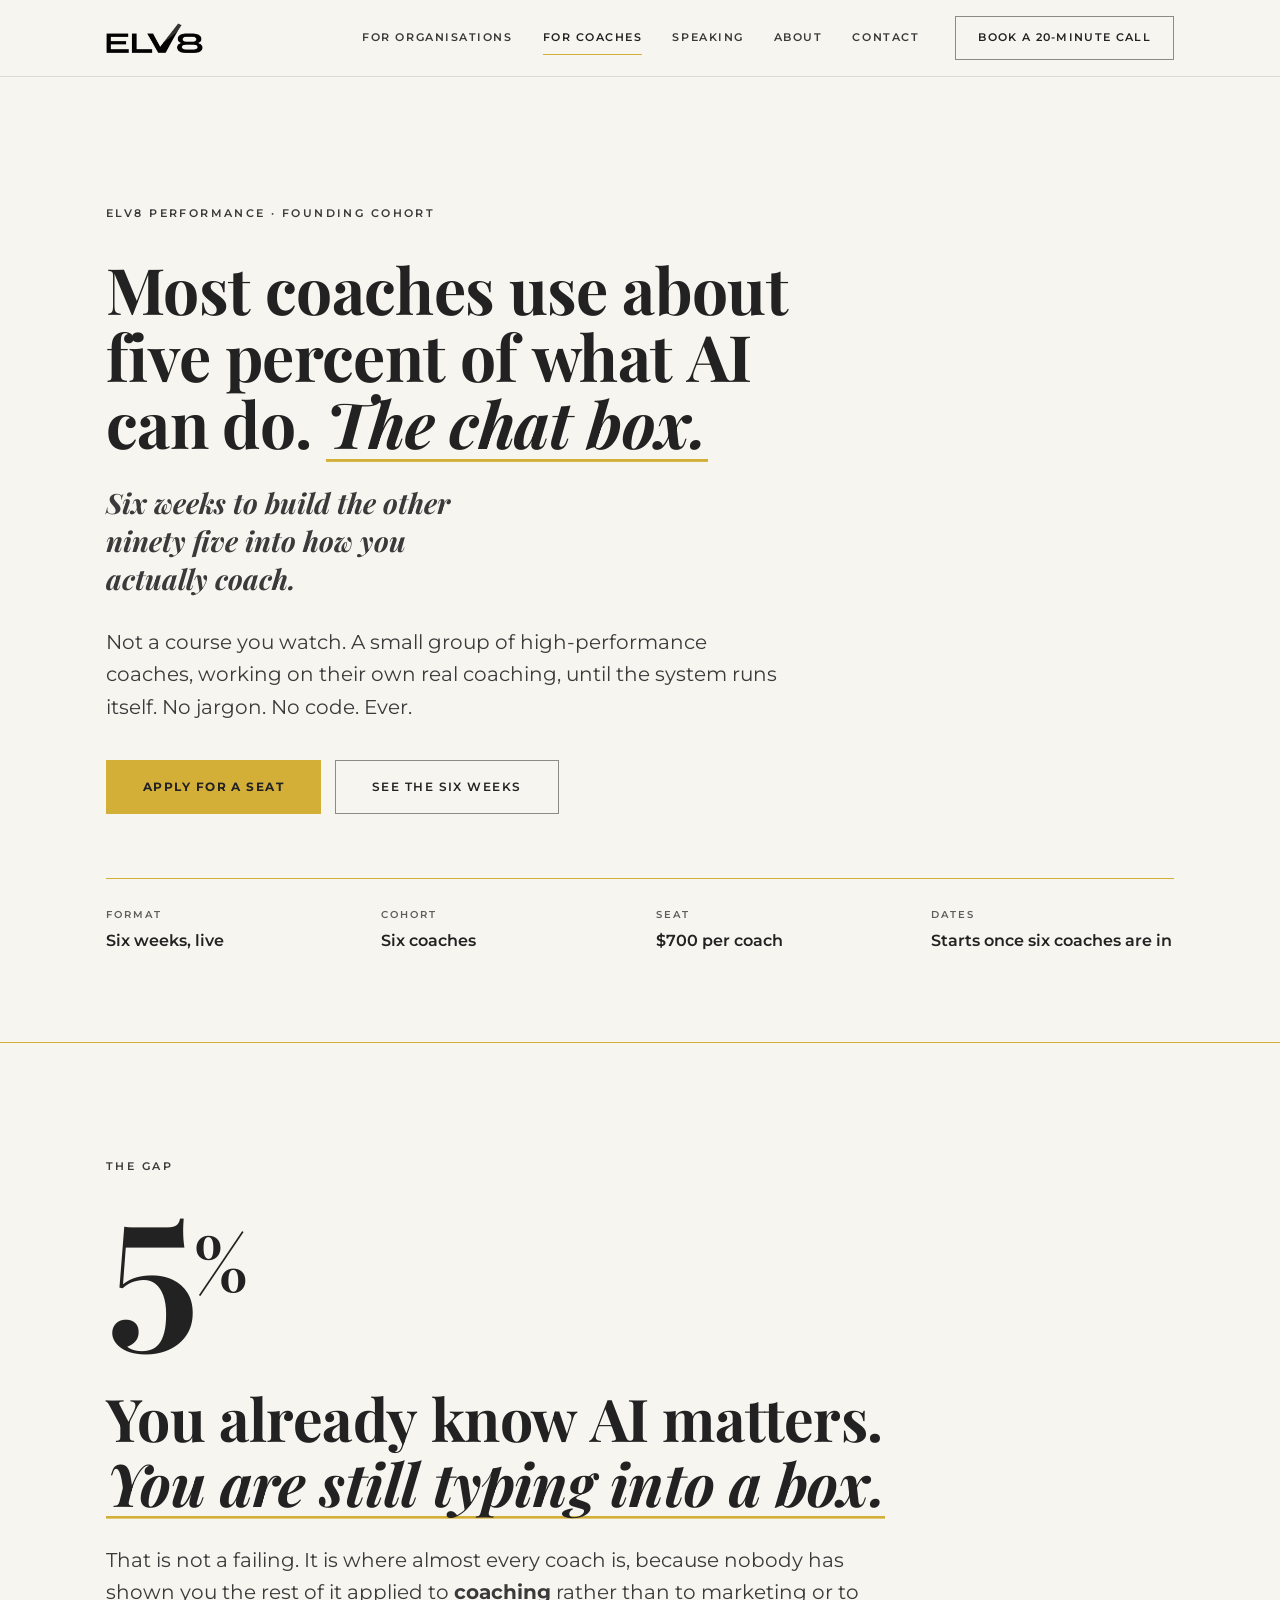
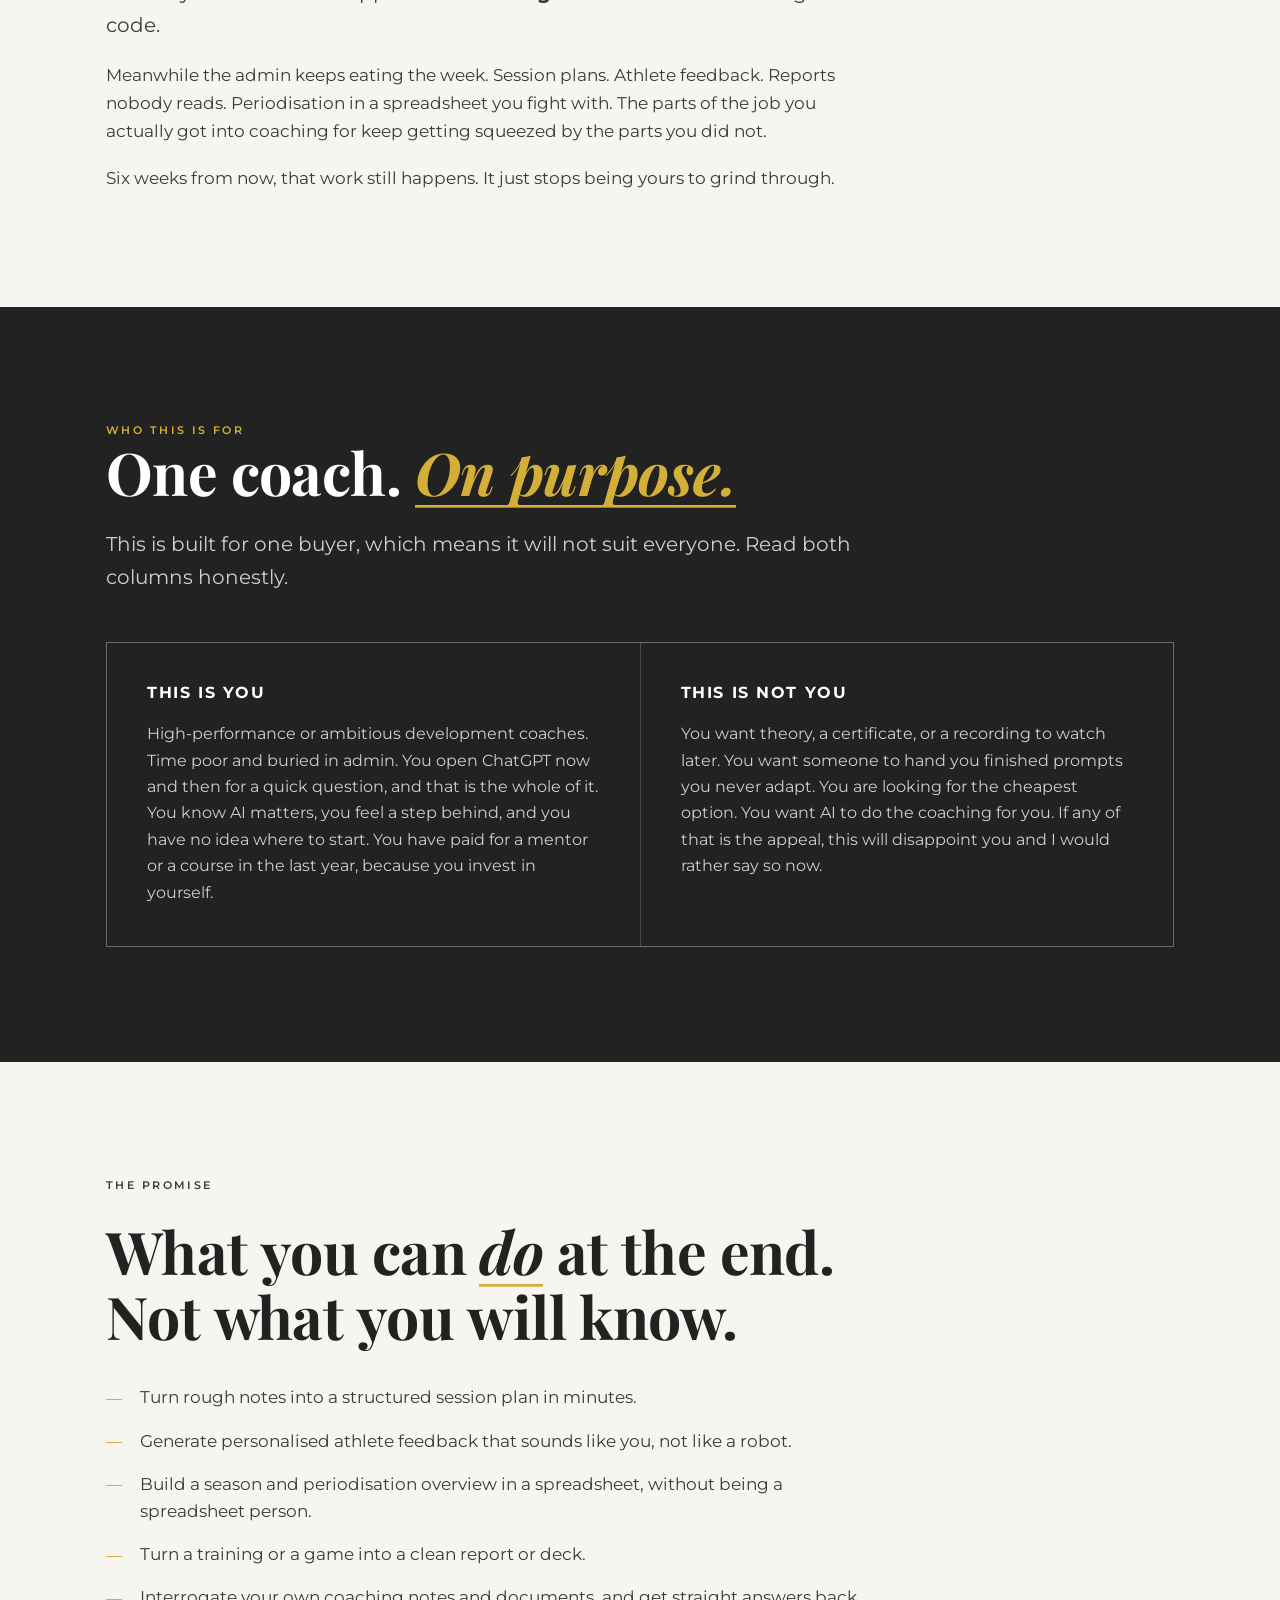
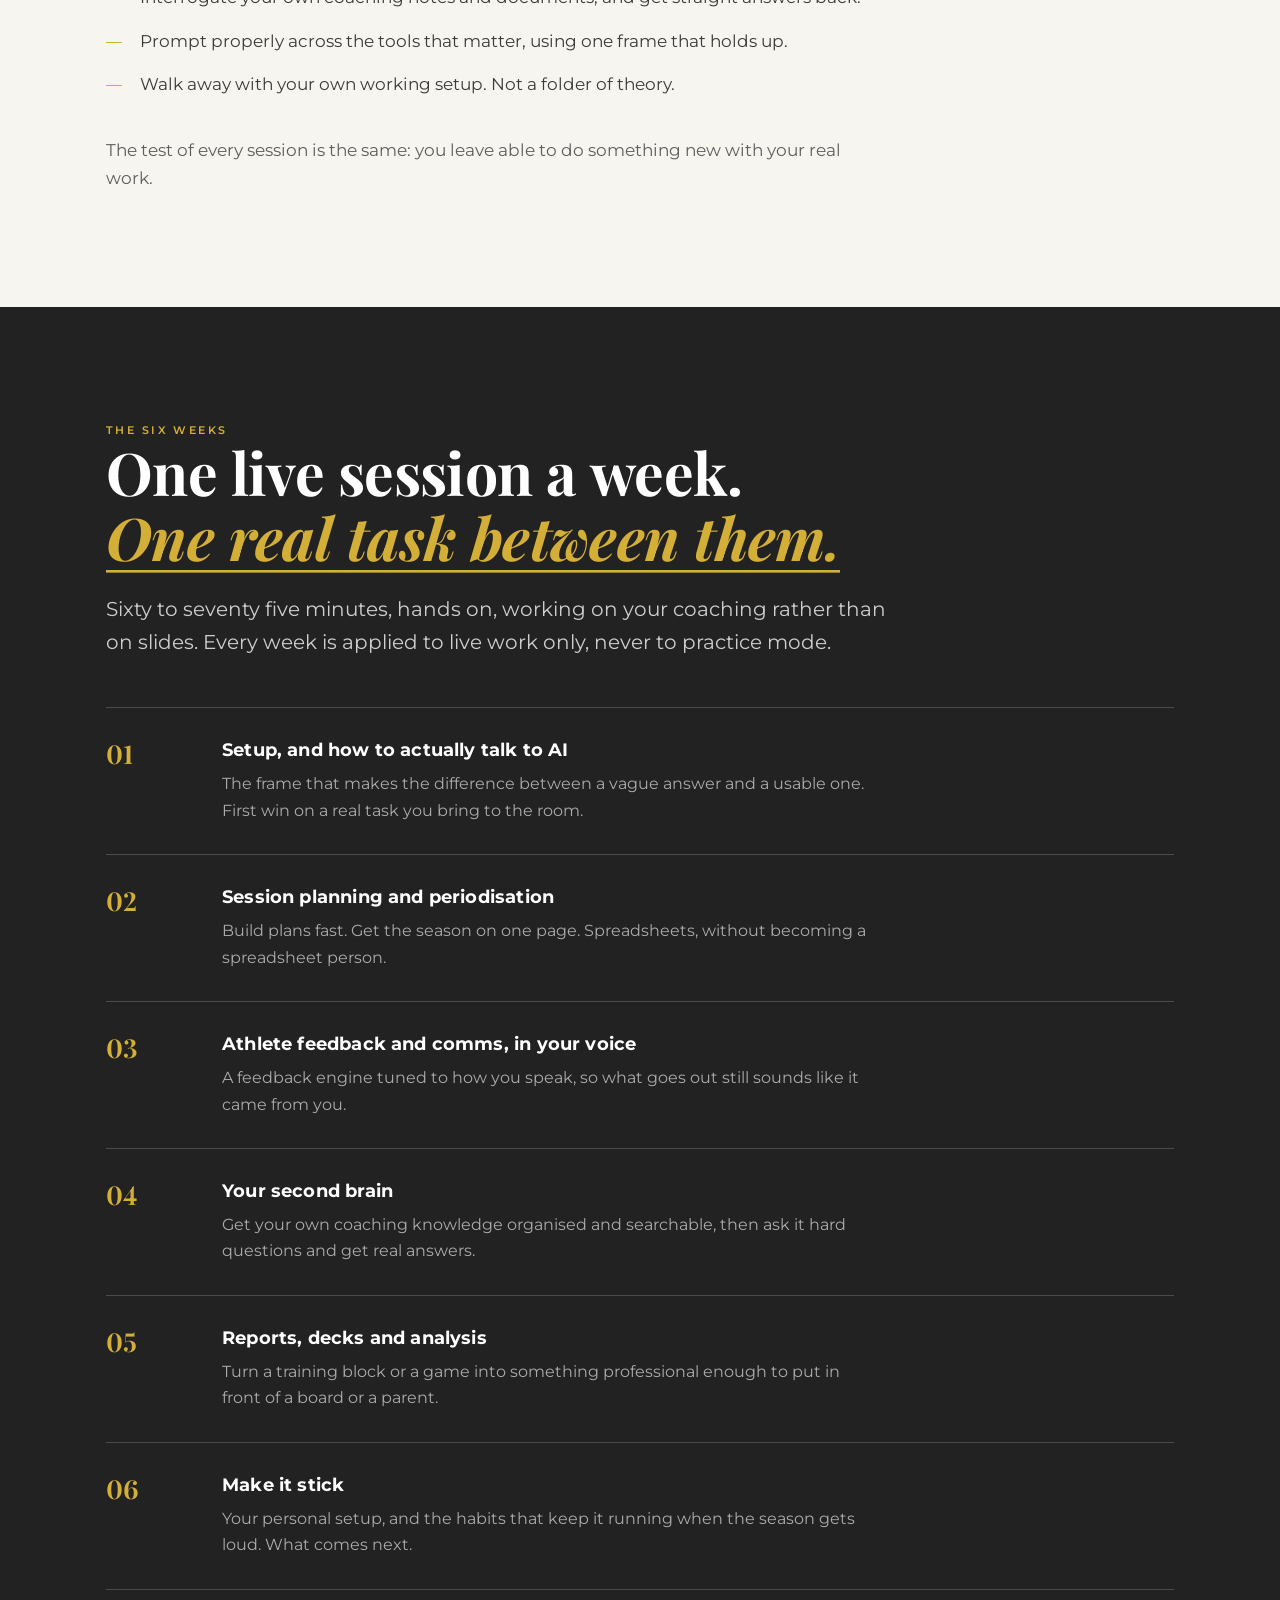
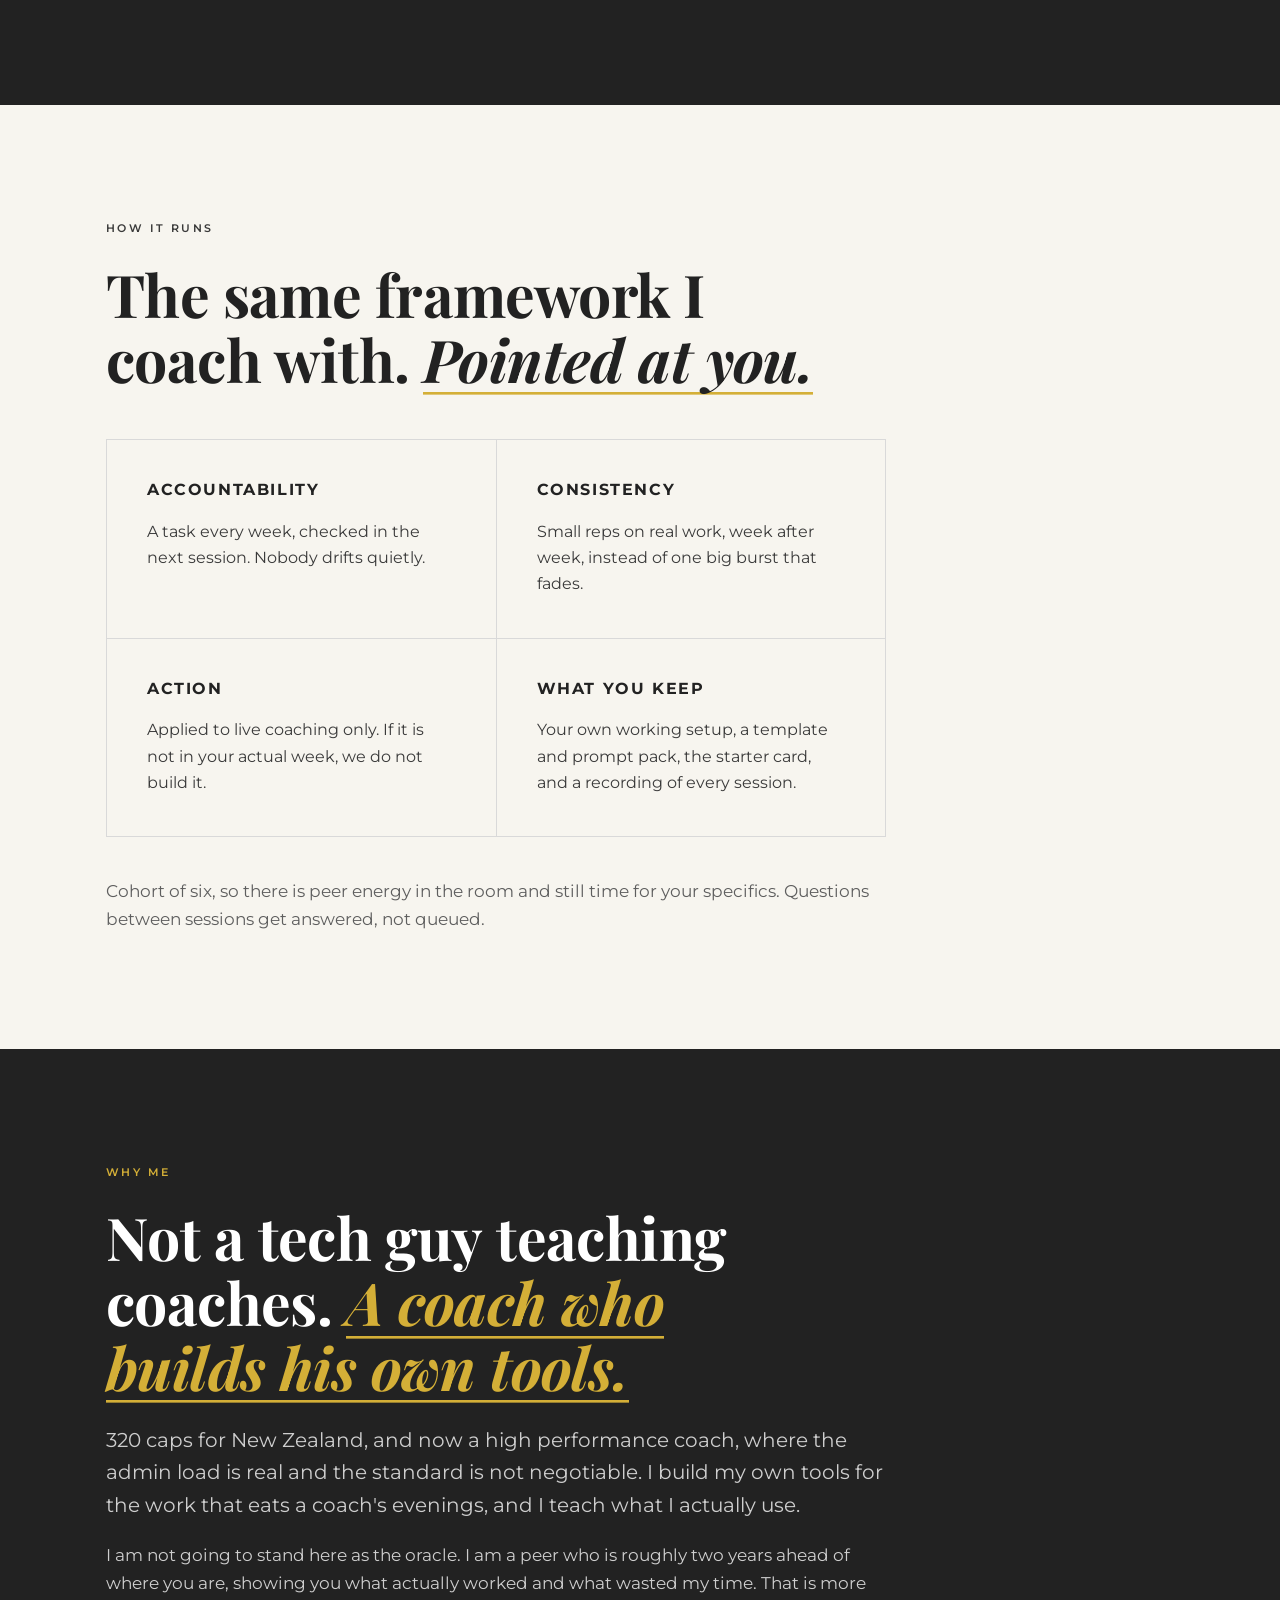
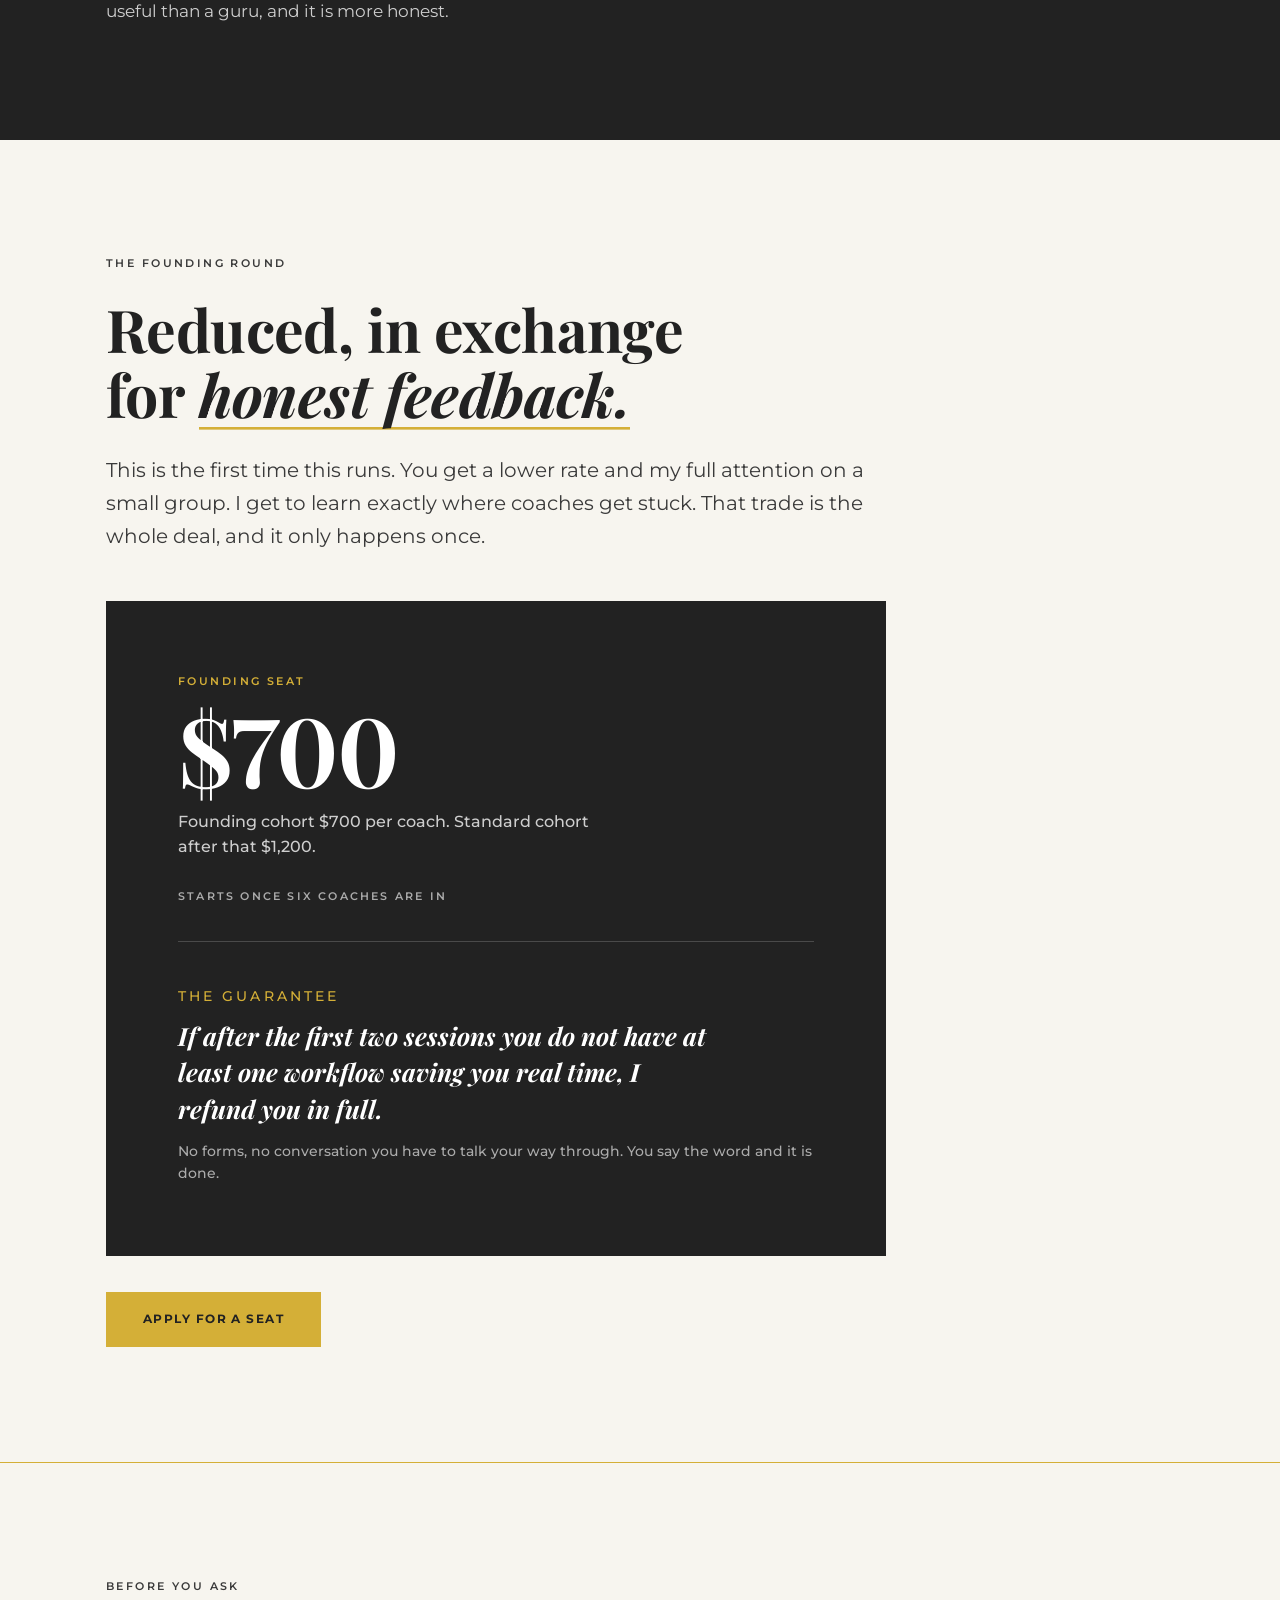
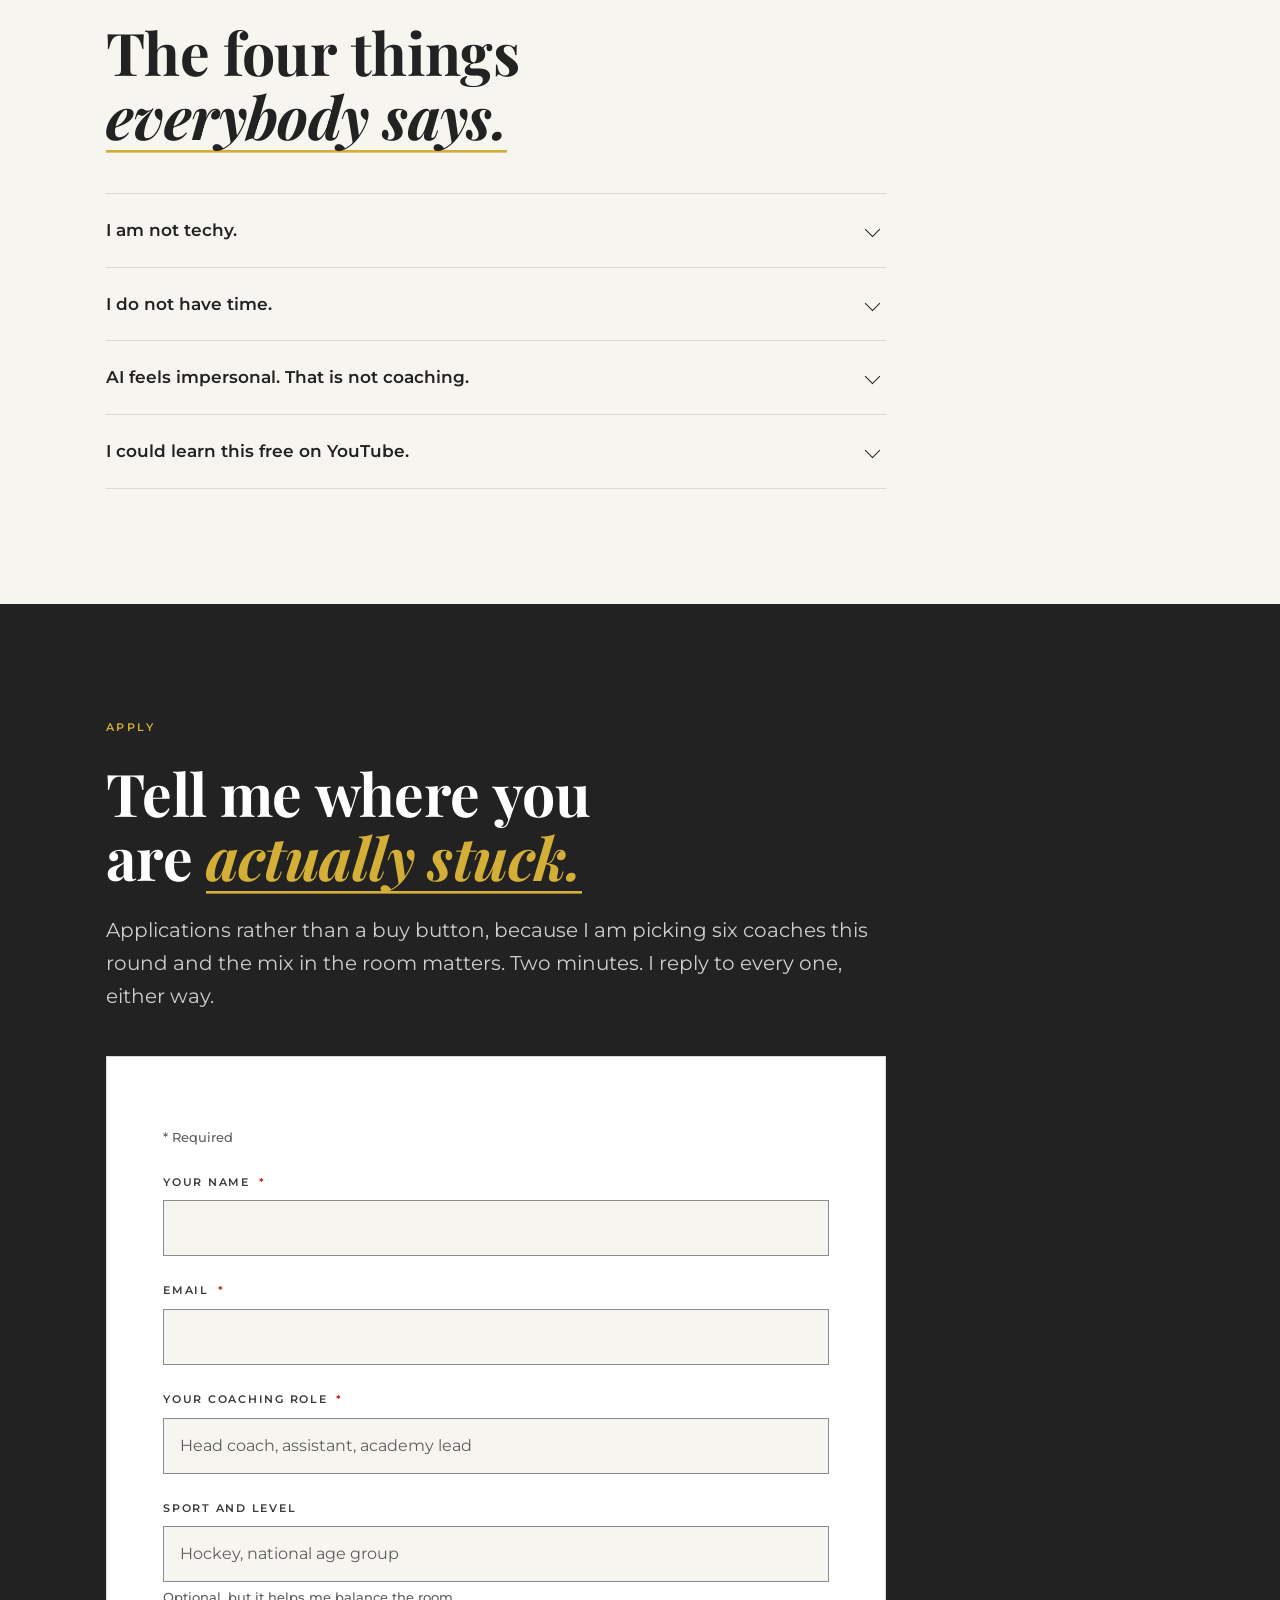
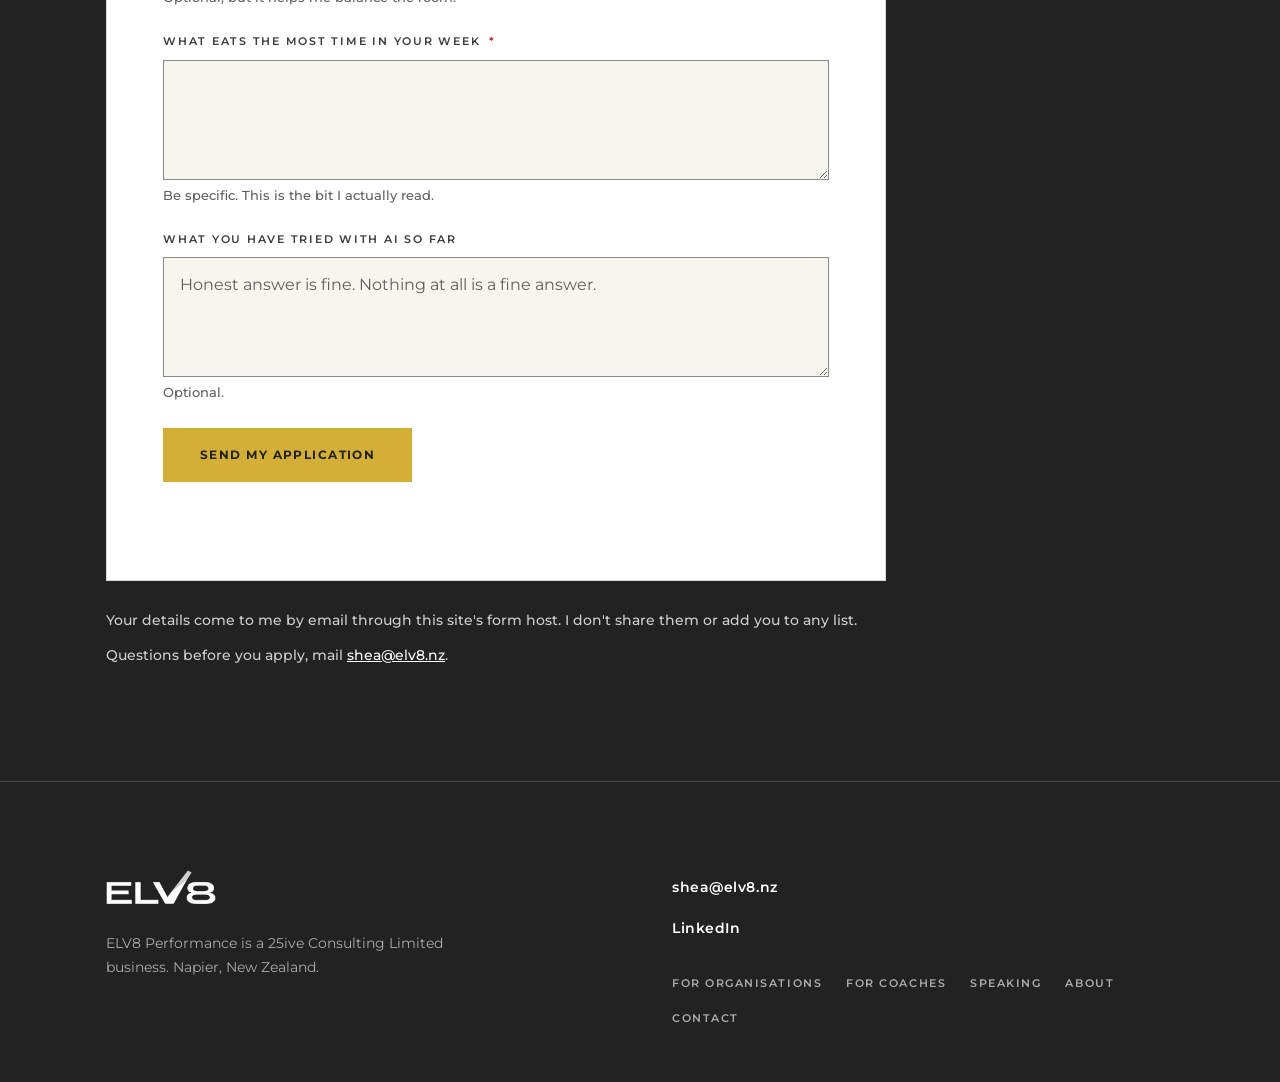
==== commit d551e18f: "Motion: the Reveal style on every page Headlines rise word by word, a gold line draws under each ita" ====
--- a/connected-coach/index.html
+++ b/connected-coach/index.html
@@ -12,7 +12,18 @@
 <link rel="preconnect" href="https://fonts.gstatic.com" crossorigin>
 <link href="https://fonts.googleapis.com/css2?family=Playfair+Display:ital,wght@0,400;0,700;1,400;1,700&family=Montserrat:wght@400;500;600;700&display=swap" rel="stylesheet">
 <link rel="stylesheet" href="../style.css">
-<script>document.documentElement.classList.add('js');</script>
+<script>(function (d) {
+  d.classList.add('js');
+  // Motion is only for visitors who have not asked for reduced motion. If
+  // site.js has not reported in within 2.5 seconds it switches back off, so
+  // a slow or failed script can never leave the page hidden.
+  try {
+    if (window.matchMedia && window.matchMedia('(prefers-reduced-motion: no-preference)').matches && 'IntersectionObserver' in window) {
+      d.classList.add('motion');
+      window.setTimeout(function () { if (!window.ELV8_MOTION_READY) d.classList.remove('motion'); }, 2500);
+    }
+  } catch (e) {}
+})(document.documentElement);</script>
 </head>
 <body>
 <a class="skip" href="#main">Skip to content</a>
--- a/style.css
+++ b/style.css
@@ -598,3 +598,119 @@
   .section, .block, .cc-sec { padding: 18pt 0; break-inside: avoid; }
   a[href^="http"]::after { content: " (" attr(href) ")"; font-size: 8pt; color: #555; }
 }
+
+/* ===================================================== motion, "Reveal" ==== */
+/* Chosen 4 Oct 2026 from three versions (looks/motion-a.html is the original).
+   Headlines rise in word by word, a gold line draws under each italic accent,
+   the gold rules draw themselves across, and content glides up as it scrolls
+   into view. site.js does the work.
+
+   Every hidden state below sits under html.motion. The head script sets that
+   class only for visitors who have not asked for reduced motion, and removes
+   it again if site.js has not reported in within 2.5 seconds. Without it,
+   none of this applies and the page is the static site. */
+
+:root {
+  --ease-out: cubic-bezier(.16, 1, .3, 1);
+  --ease-soft: cubic-bezier(.25, .8, .25, 1);
+}
+
+/* Headlines: each word rises out of its own line. Hidden until the words are
+   wrapped, so a headline never jumps. */
+.motion :is(.hero, .page-head, .cc-hero, .thanks) h1:not(.split) { opacity: 0; }
+.motion .w {
+  display: inline-block;
+  clip-path: inset(-.3em -.3em -.14em -.3em);
+}
+.motion .wi {
+  display: inline-block;
+  transform: translateY(118%);
+  transition: transform 1.15s var(--ease-out);
+  transition-delay: var(--d, 0ms);
+}
+.motion :is(h1, h2).in .wi { transform: none; }
+.motion .settled .w { clip-path: none; }
+
+/* A gold line draws under the italic accent once its words have landed. */
+.motion :is(h1, h2) em {
+  background-image: linear-gradient(var(--gold), var(--gold));
+  background-repeat: no-repeat;
+  background-position: 0 96%;
+  background-size: 0 max(2px, .045em);
+  -webkit-box-decoration-break: clone;
+  box-decoration-break: clone;
+  transition: background-size 1s var(--ease-out);
+  transition-delay: var(--ul, 700ms);
+}
+.motion :is(h1, h2).in em { background-size: 100% max(2px, .045em); }
+
+/* Page openings: the eyebrow settles, then everything after the headline. */
+.motion :is(.hero, .page-head, .cc-hero) .eyebrow {
+  opacity: 0;
+  letter-spacing: .5em;
+  transition: opacity 1.2s var(--ease-soft), letter-spacing 1.6s var(--ease-out);
+}
+.motion :is(.hero, .page-head, .cc-hero).in .eyebrow { opacity: 1; letter-spacing: .22em; }
+
+.motion .hero :is(.lede, .btn-row),
+.motion :is(.page-head, .cc-hero, .thanks) .wrap > :not(h1):not(.eyebrow) {
+  opacity: 0;
+  transform: translateY(18px);
+  transition: opacity .9s var(--ease-soft), transform 1.1s var(--ease-out);
+  transition-delay: var(--in-d, 1250ms);
+}
+.motion .hero .btn-row { --in-d: 1450ms; }
+.motion .hero.in :is(.lede, .btn-row),
+.motion :is(.page-head, .cc-hero, .thanks).in .wrap > :not(h1):not(.eyebrow) { opacity: 1; transform: none; }
+
+/* The gold rules draw themselves across. */
+.motion :is(.hero-foot, .sec-grid, .block, .cc-sec.rule-top) {
+  position: relative;
+  border-top-color: transparent;
+}
+.motion :is(.hero-foot, .sec-grid, .block, .cc-sec.rule-top)::before {
+  content: ""; position: absolute; left: 0; right: 0; top: -1px; height: 1px;
+  background: var(--gold);
+  transform: scaleX(0); transform-origin: left center;
+  transition: transform 1.3s var(--ease-out) var(--line-d, 0ms);
+}
+.motion .hero-foot { --line-d: 1000ms; }
+.motion .hero.in .hero-foot::before,
+.motion :is(.sec-grid, .block, .cc-sec.rule-top).in::before { transform: scaleX(1); }
+
+/* Everything else glides up as it arrives, a little after its neighbour. */
+.motion .rv {
+  opacity: 0;
+  transform: translateY(26px);
+  transition: opacity .9s var(--ease-soft), transform 1.1s var(--ease-out);
+  transition-delay: var(--rv-d, 0ms);
+}
+.motion .eyebrow.rv { transform: none; }
+.motion .rv.in { opacity: 1; transform: none; }
+
+/* The portrait wipes up and its gold frame settles behind it. Nothing is set
+   on .portrait itself: that would stop the photo blending into the page. */
+.motion .portrait img {
+  clip-path: inset(100% 0 0 0);
+  transition: clip-path 1.5s var(--ease-out) 150ms;
+}
+.motion .portrait.in img { clip-path: inset(0 0 0 0); }
+.motion .portrait::after {
+  opacity: 0;
+  transform: translate(-14px, -14px);
+  transition: opacity 1s var(--ease-soft) 700ms, transform 1.4s var(--ease-out) 700ms;
+}
+.motion .portrait.in::after { opacity: 1; transform: none; }
+
+/* The header lifts off the page once you scroll. */
+.site-header { transition: box-shadow .4s ease; }
+.site-header.scrolled { box-shadow: 0 10px 30px -18px rgba(34, 34, 34, .35); }
+
+@media print {
+  .motion :is(.rv, .wi, .eyebrow, .hero .lede, .hero .btn-row, h1),
+  .motion :is(.page-head, .cc-hero, .thanks) .wrap > *,
+  .motion .portrait::after { opacity: 1 !important; transform: none !important; }
+  .motion :is(.hero-foot, .sec-grid, .block, .cc-sec.rule-top)::before { transform: none !important; }
+  .motion :is(.w, .portrait img) { clip-path: none !important; }
+  .motion :is(h1, h2) em { background-size: 100% max(2px, .045em) !important; }
+}
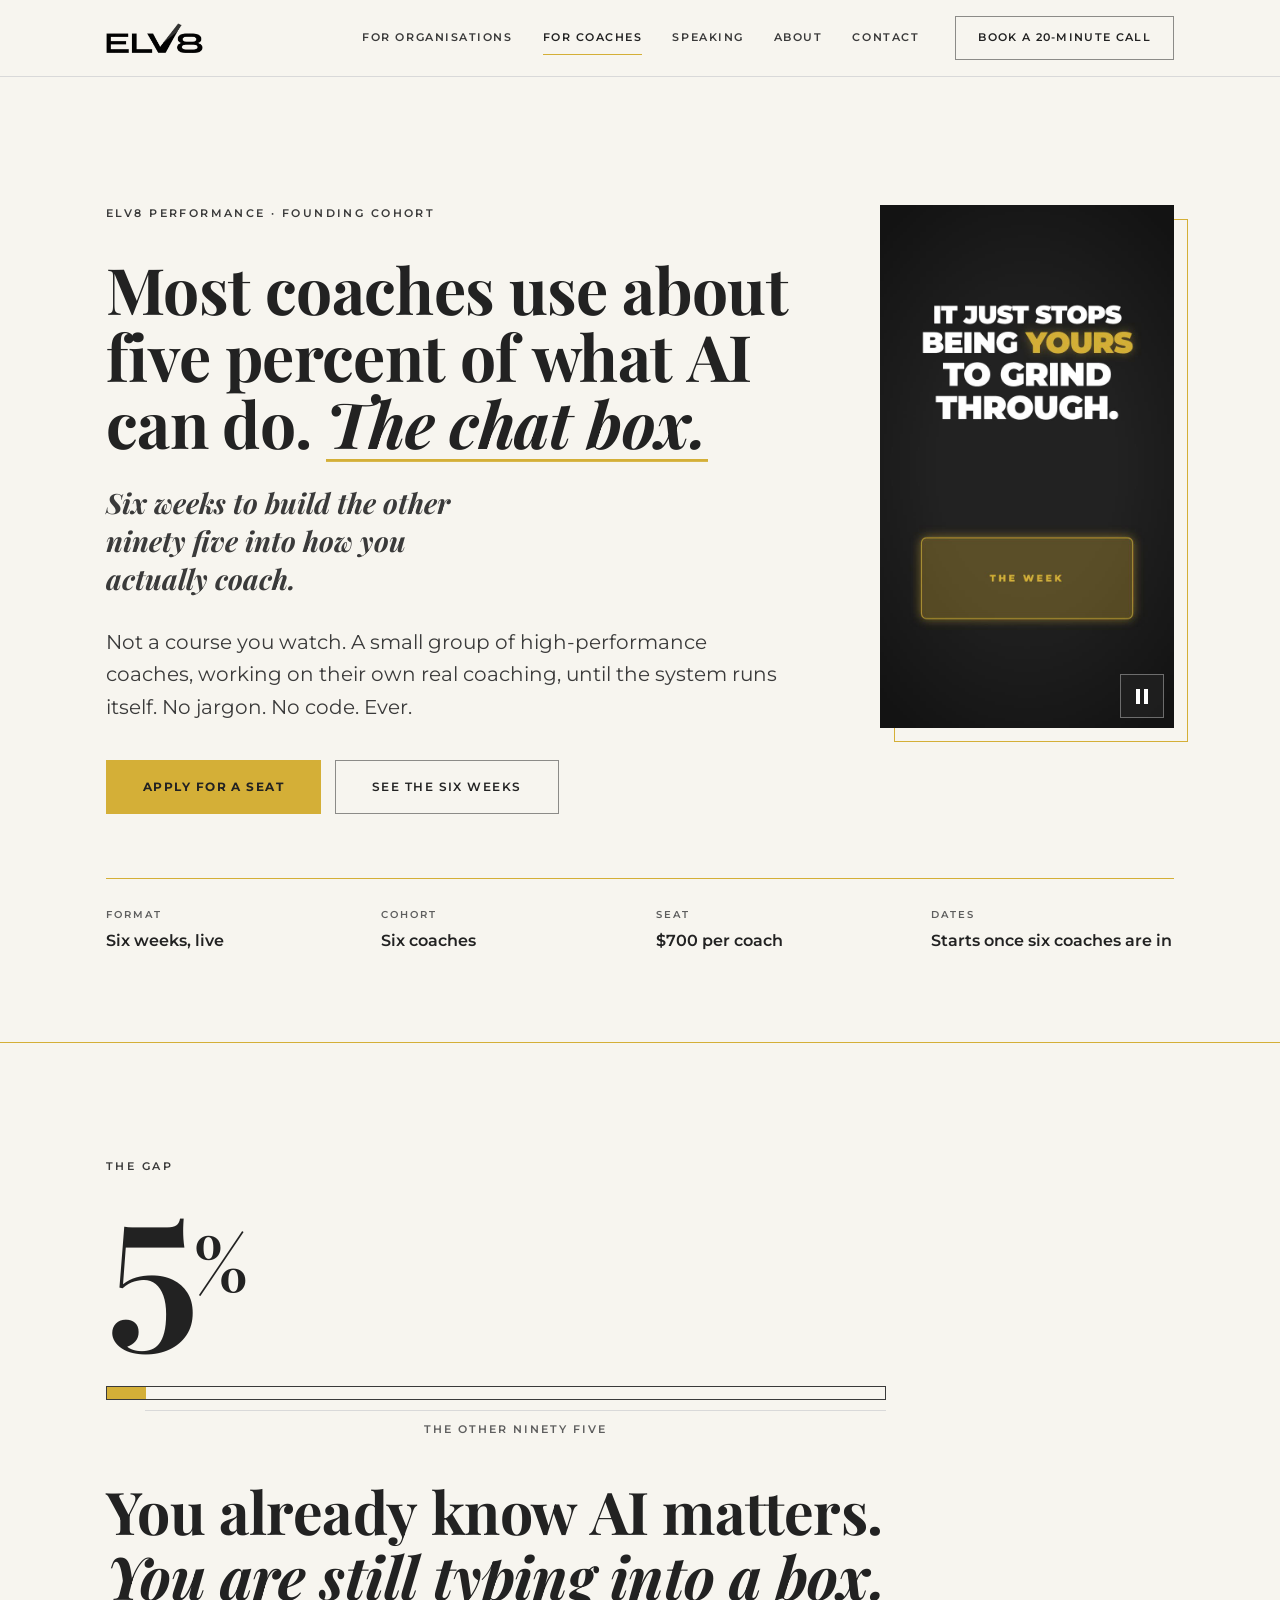
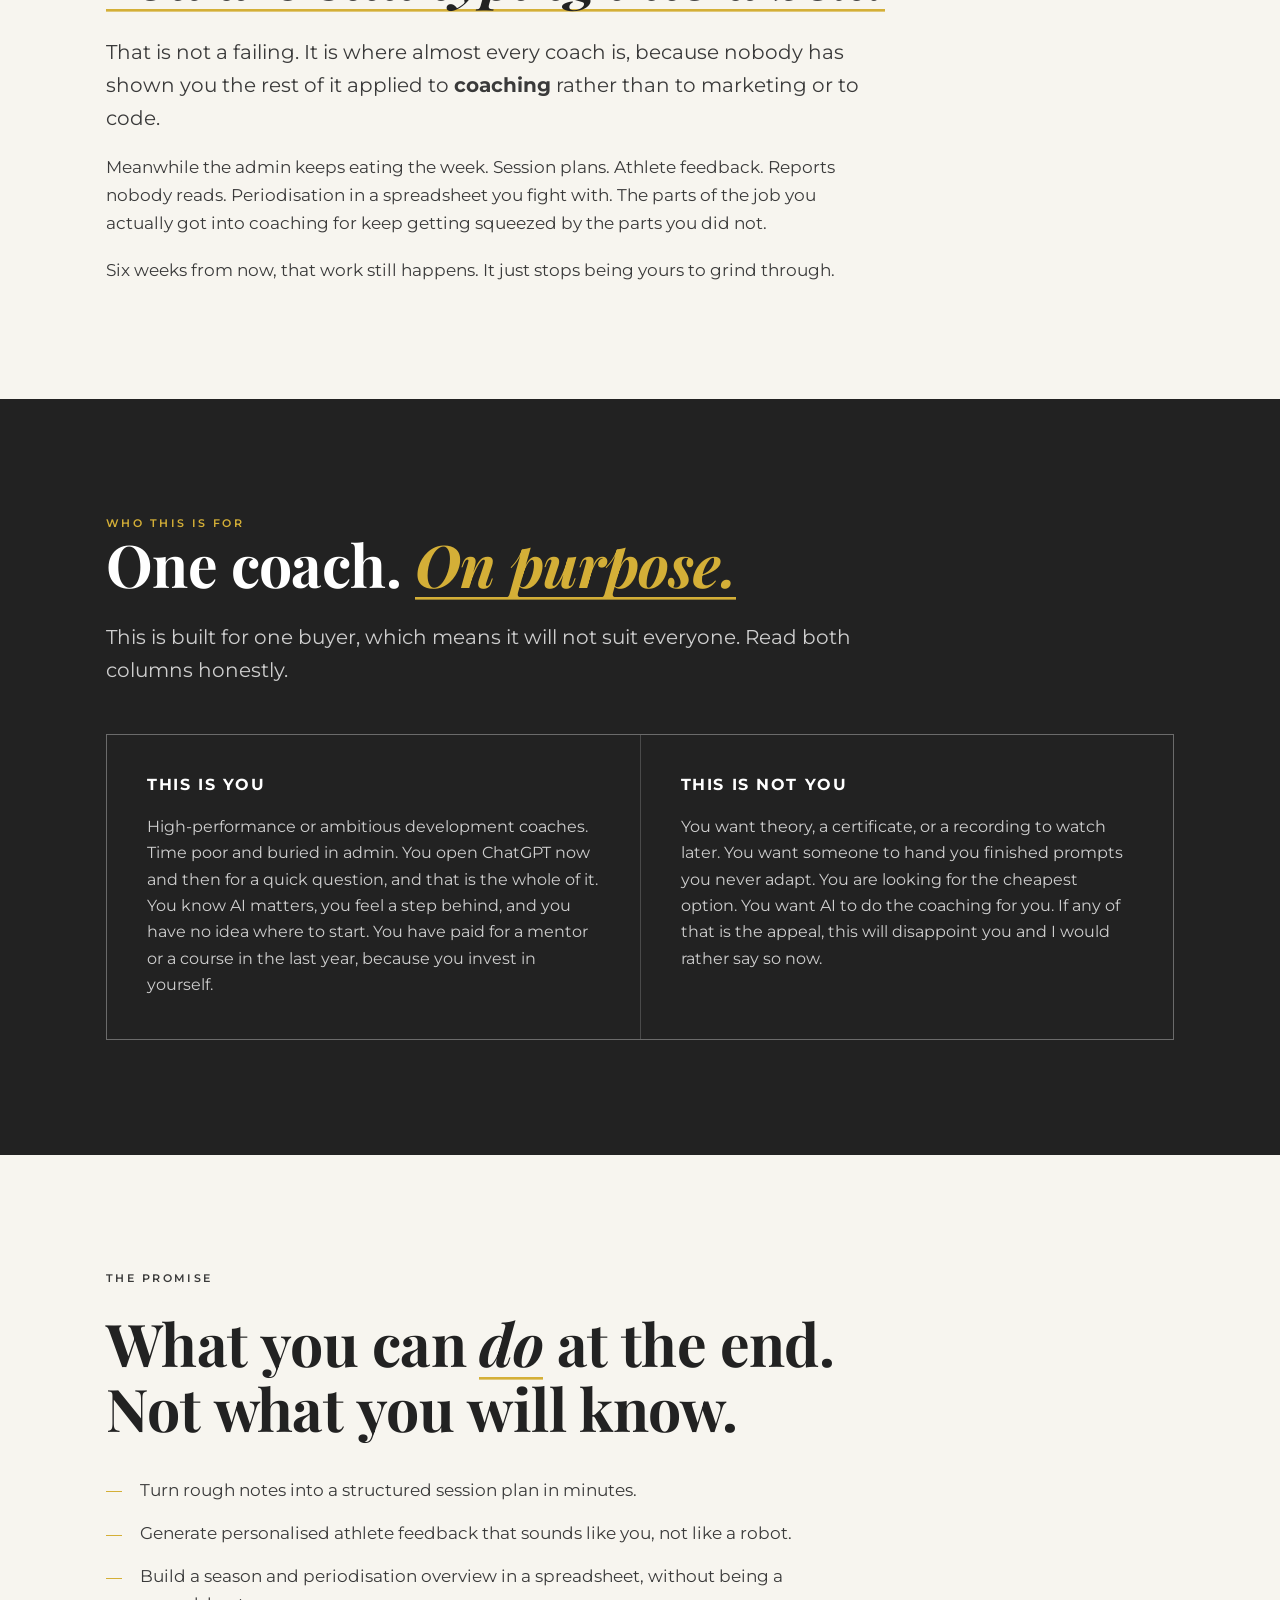
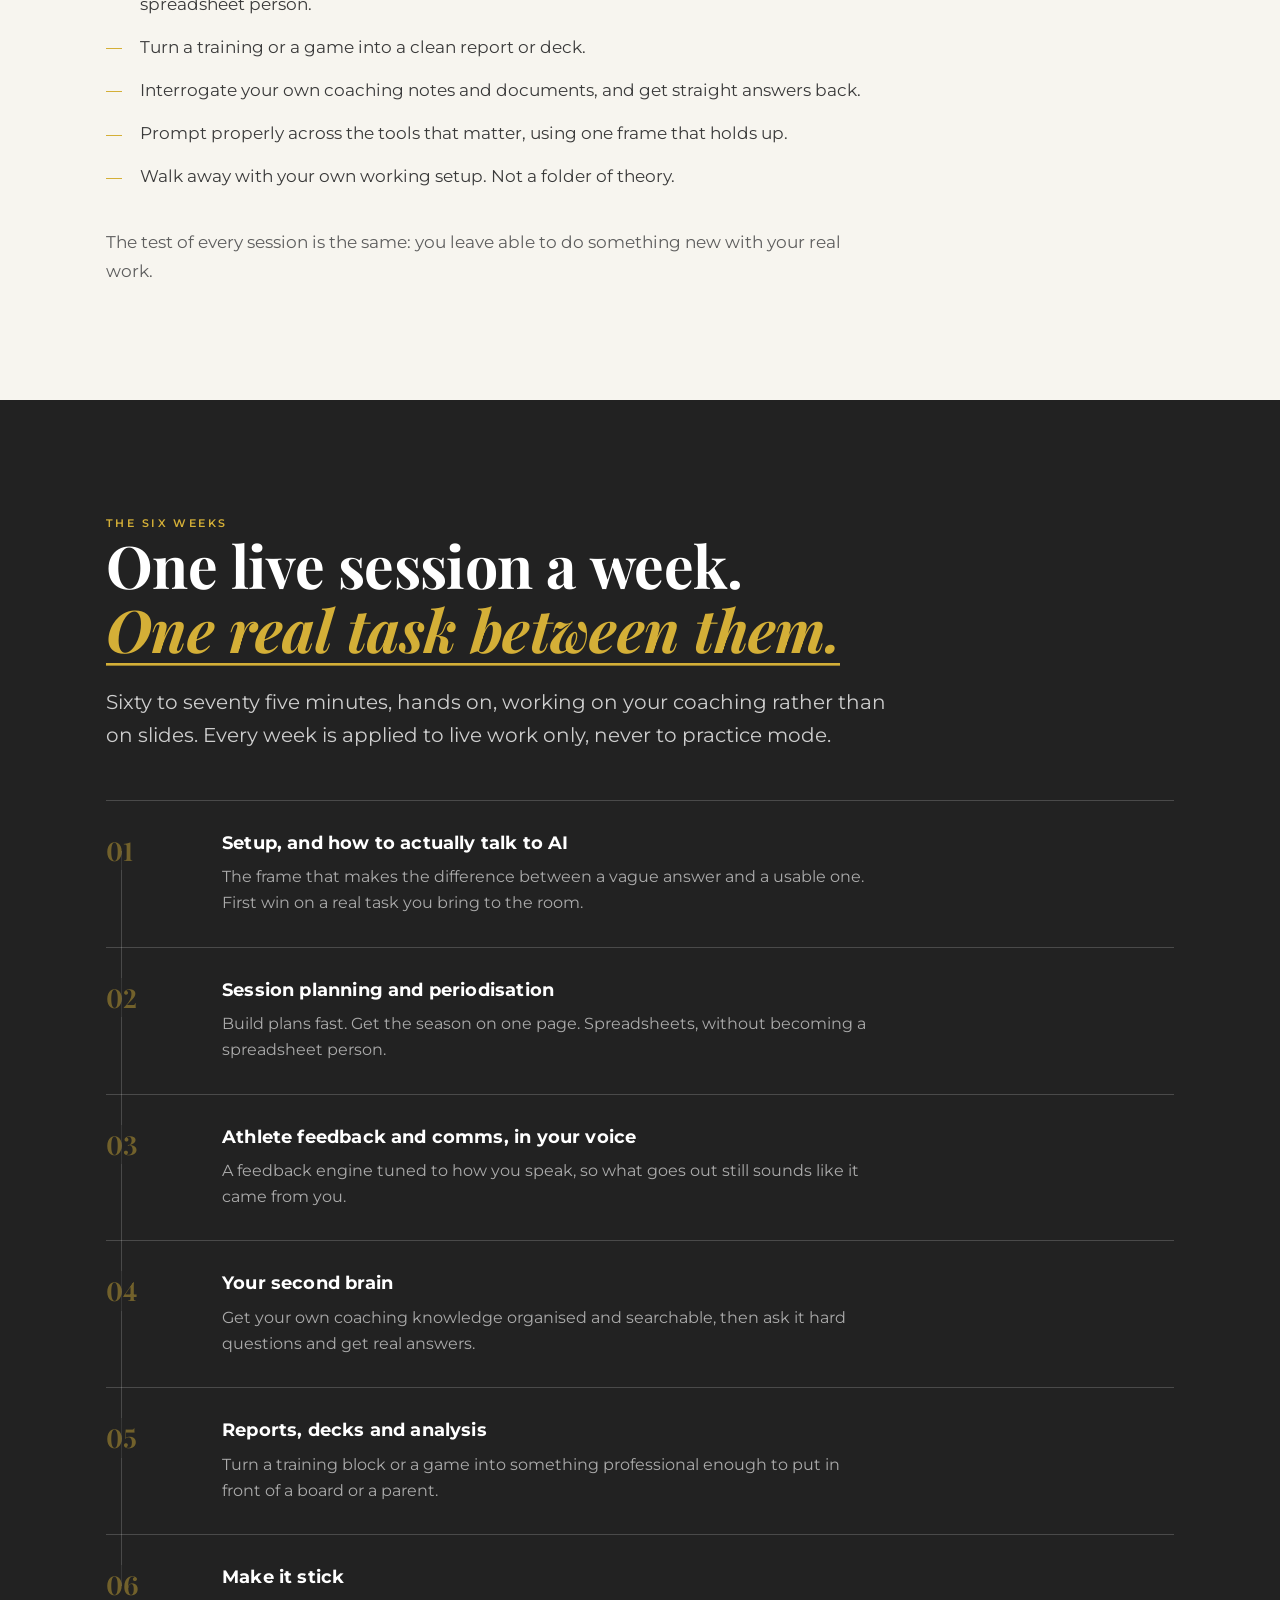
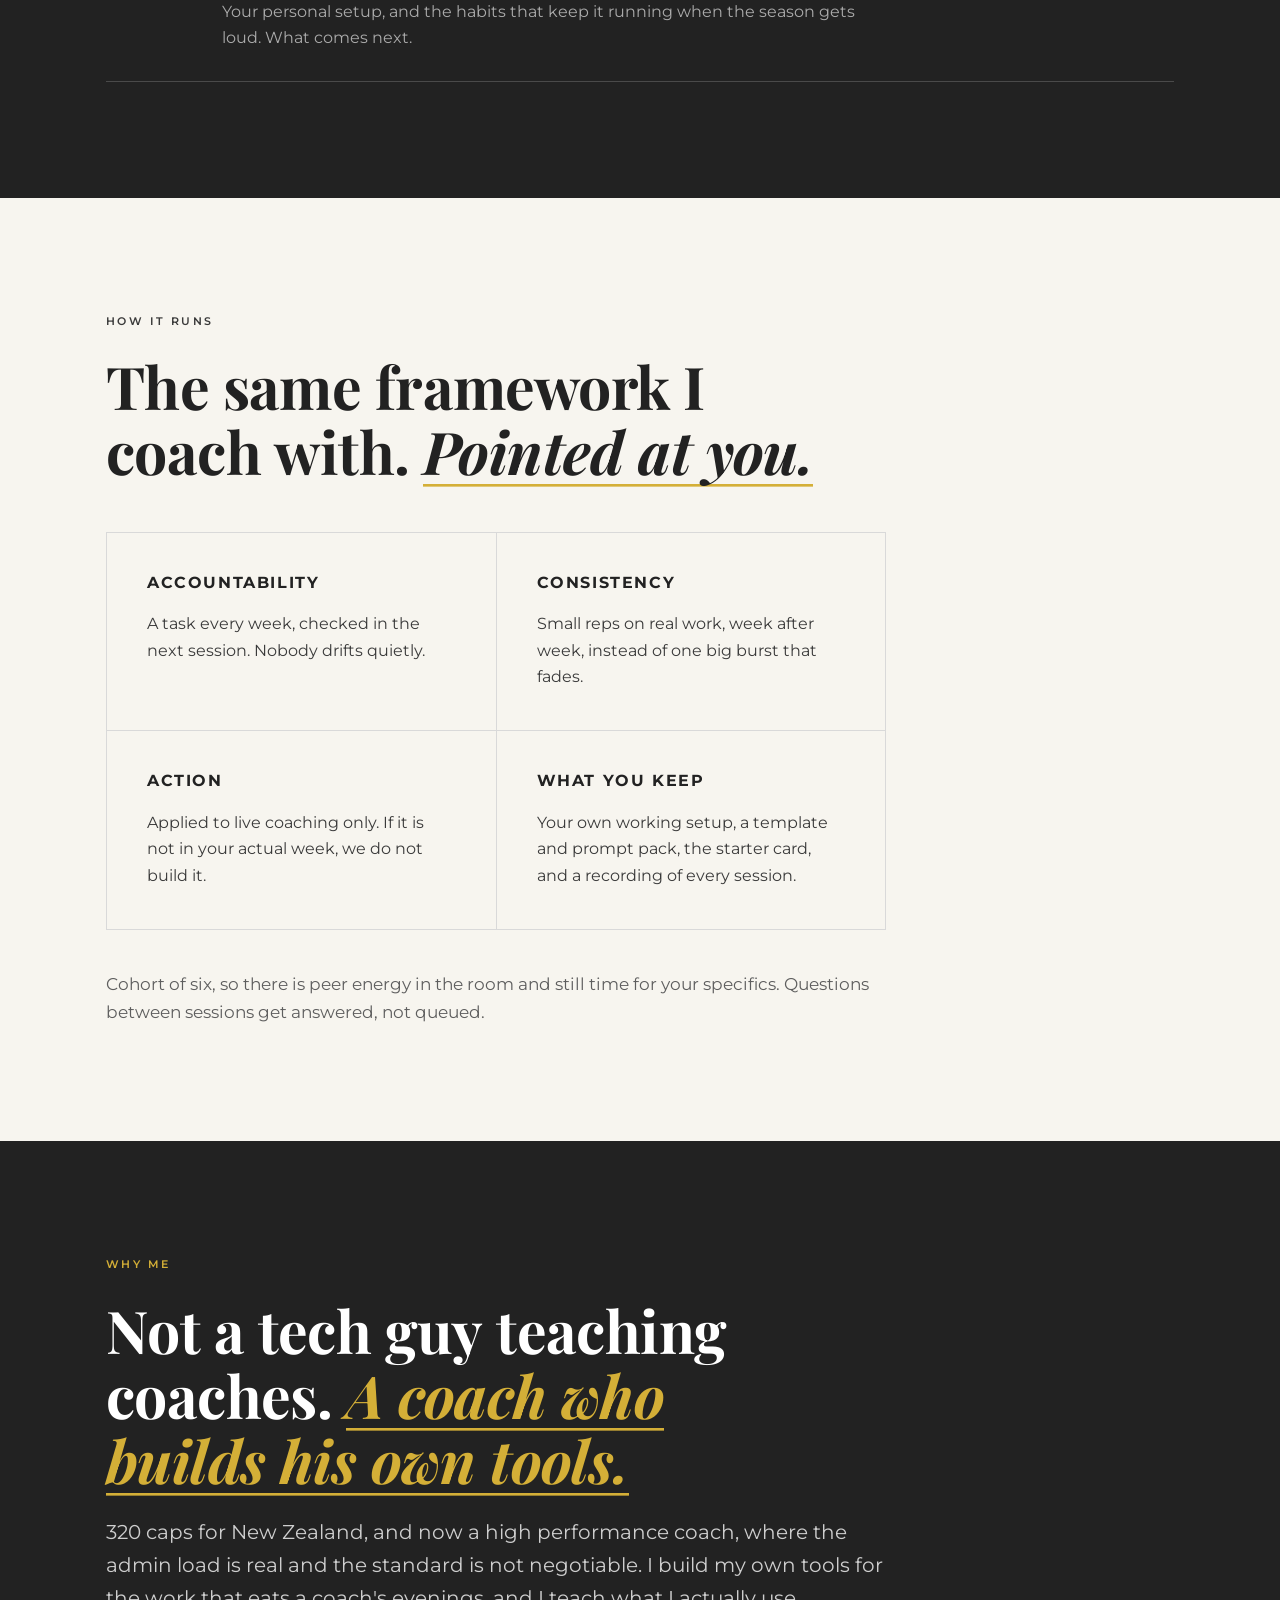
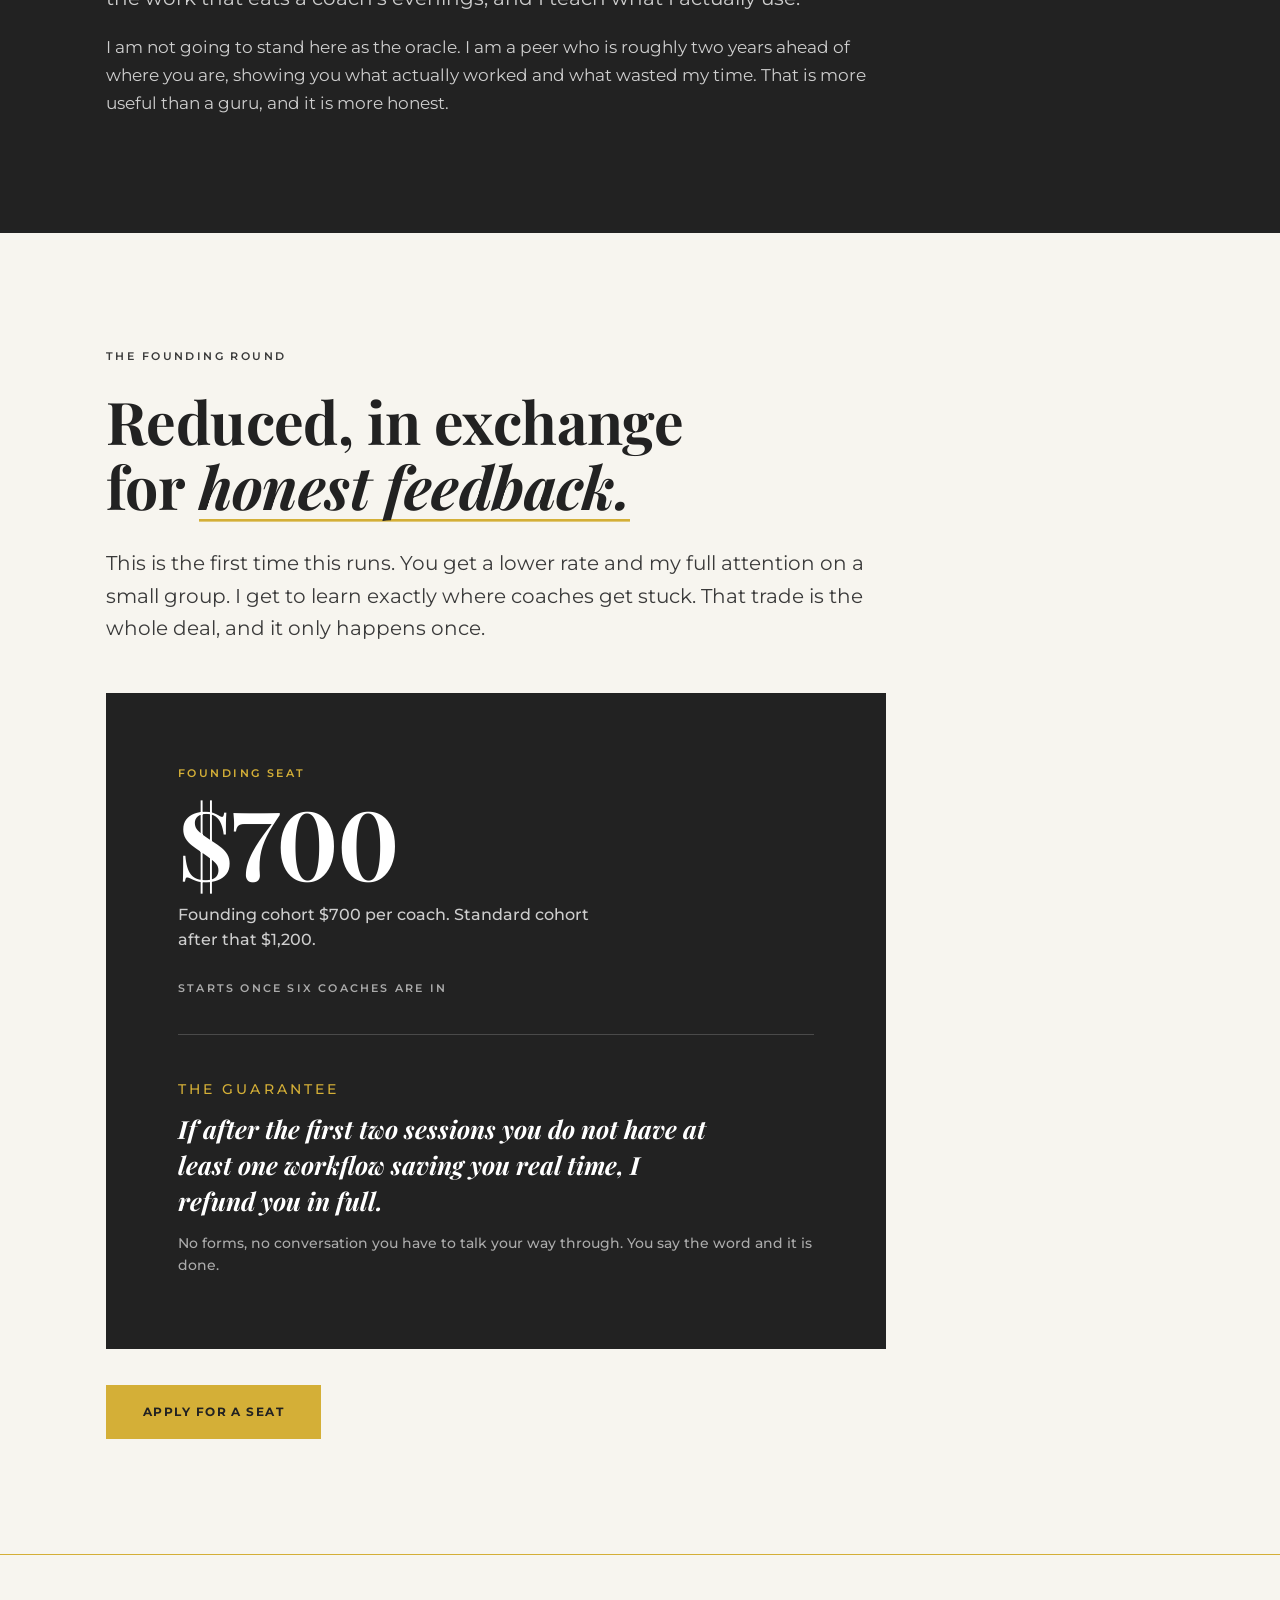
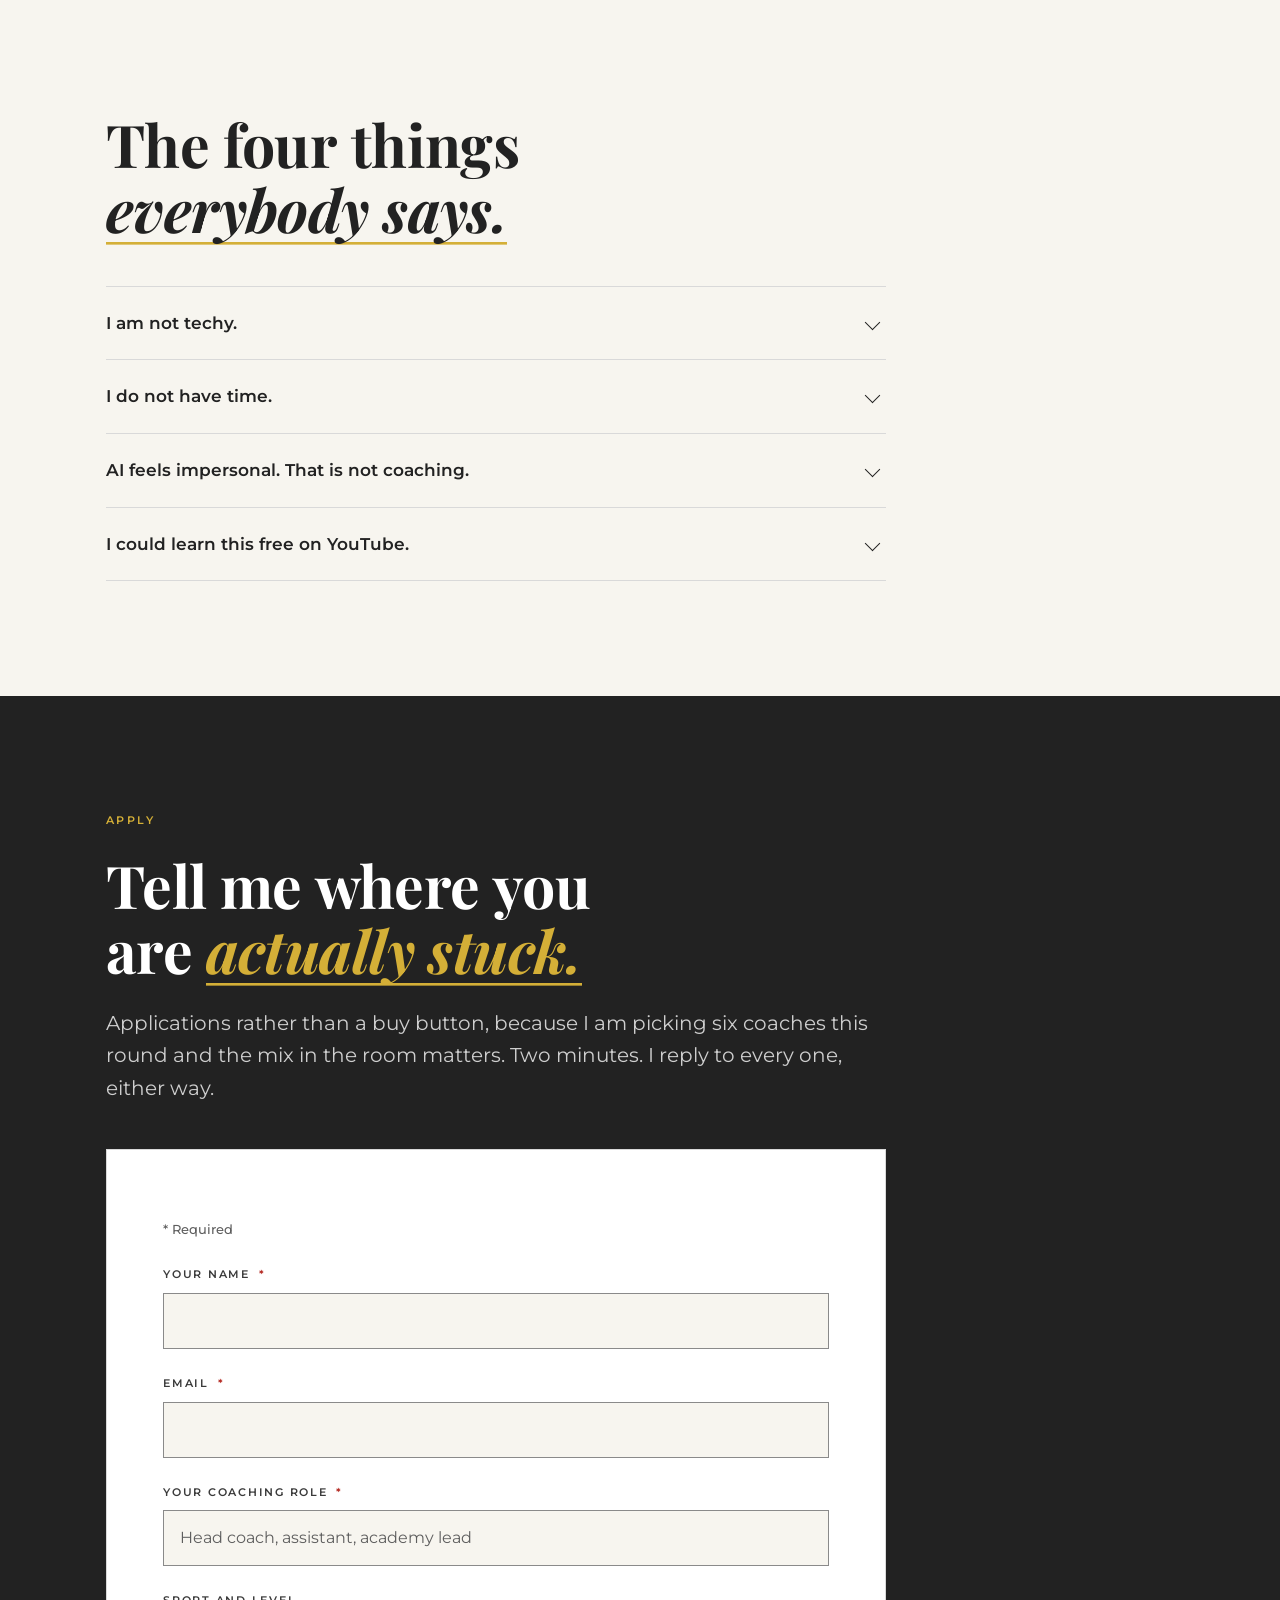
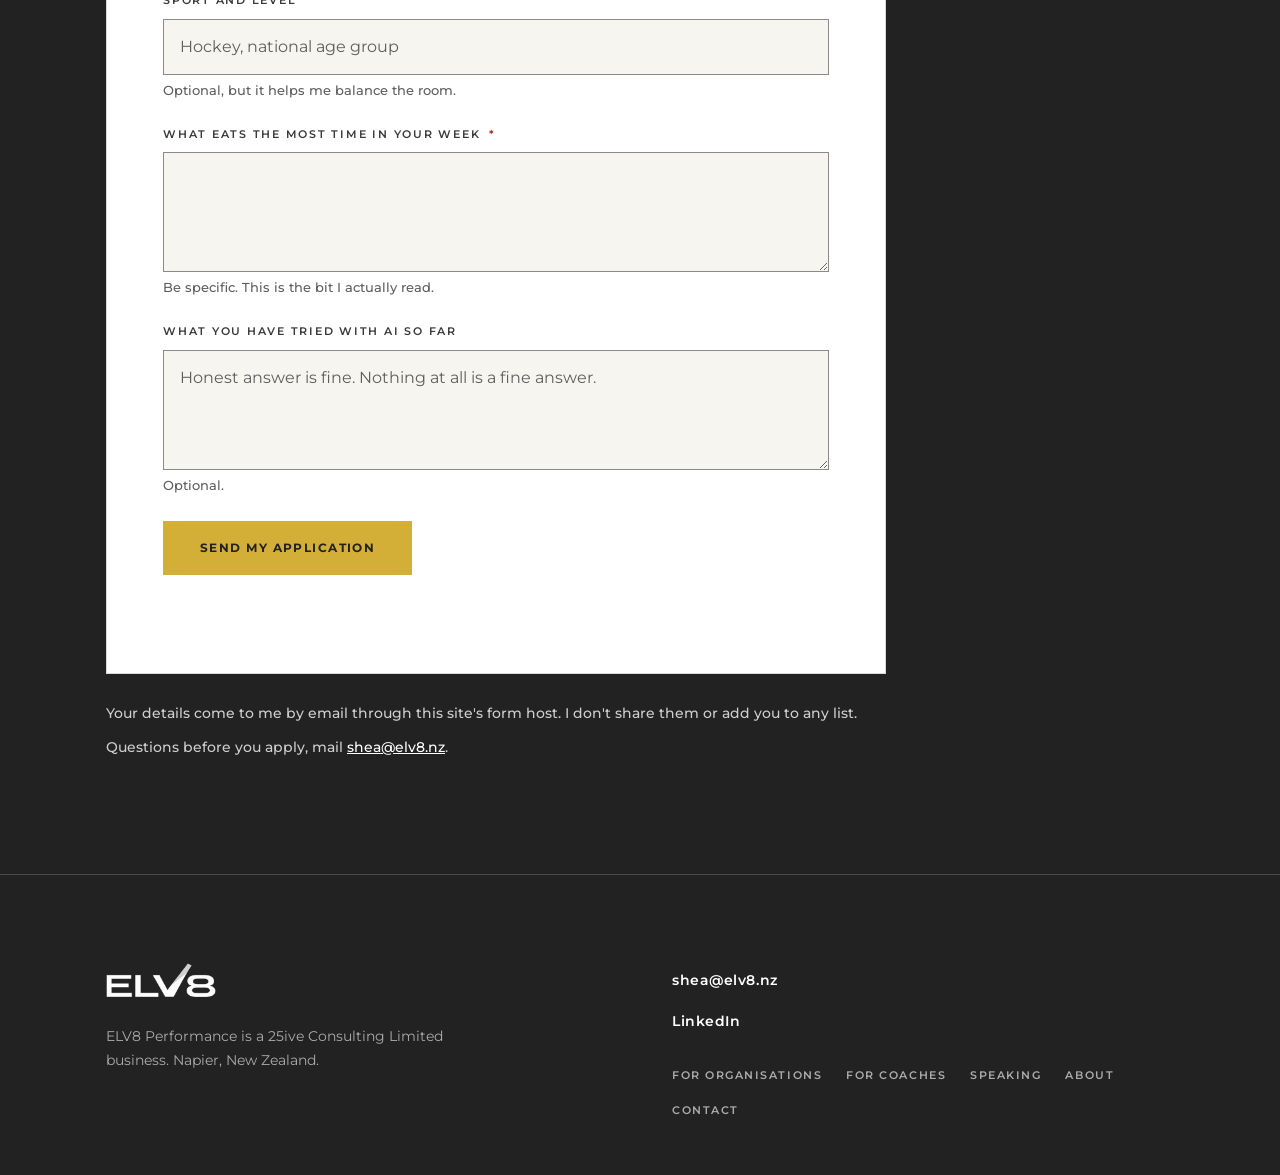
==== commit bf3c8c5e: "Six additions: proof band, the 5% gap, journey lines, films, offer hover 1. Proof band on the home p" ====
--- a/connected-coach/index.html
+++ b/connected-coach/index.html
@@ -45,16 +45,25 @@
 </header>
 
 <main id="main">
-<section class="cc-hero">
+<section class="cc-hero has-film">
   <div class="wrap">
-    <p class="eyebrow">ELV8 Performance &middot; Founding cohort</p>
-    <h1>Most coaches use about five percent of what AI can do. <em>The chat box.</em></h1>
-    <p class="sub">Six weeks to build the other ninety five into how you actually coach.</p>
-    <p class="body lede">Not a course you watch. A small group of high-performance coaches, working on their own real coaching, until the system runs itself. No jargon. No code. Ever.</p>
-    <div class="btn-row">
-      <a class="btn btn-primary" href="#apply">Apply for a seat</a>
-      <a class="btn btn-ghost" href="#arc">See the six weeks</a>
-    </div>
+    <div class="head-copy">
+      <p class="eyebrow">ELV8 Performance &middot; Founding cohort</p>
+      <h1>Most coaches use about five percent of what AI can do. <em>The chat box.</em></h1>
+      <p class="sub">Six weeks to build the other ninety five into how you actually coach.</p>
+      <p class="body lede">Not a course you watch. A small group of high-performance coaches, working on their own real coaching, until the system runs itself. No jargon. No code. Ever.</p>
+      <div class="btn-row">
+        <a class="btn btn-primary" href="#apply">Apply for a seat</a>
+        <a class="btn btn-ghost" href="#arc">See the six weeks</a>
+      </div>
+    </div>
+    <!-- Addition 5: the Grind film (words from this page). -->
+    <figure class="film" data-film>
+      <video muted loop playsinline preload="metadata" disablepictureinpicture poster="../assets/media/elv8-grind-poster.jpg" aria-label="A 15-second film: the admin keeps eating the week. Periodisation, reports nobody reads, athlete feedback, session plans. Six weeks from now, that work still happens. It just stops being yours to grind through.">
+        <source src="../assets/media/elv8-grind.mp4" type="video/mp4">
+      </video>
+      <button class="film-toggle" type="button" data-film-toggle aria-label="Play the film"><span class="ico" aria-hidden="true"></span></button>
+    </figure>
     <dl class="facts">
       <div><dt>Format</dt><dd>Six weeks, live</dd></div>
       <div><dt>Cohort</dt><dd>Six coaches</dd></div>
@@ -67,7 +76,12 @@
 <section class="cc-sec rule-top">
   <div class="wrap narrow">
     <p class="eyebrow">The gap</p>
-    <p class="stat" aria-hidden="true">5<span>%</span></p>
+    <p class="stat" aria-hidden="true"><span class="stat-num" data-count="5">5</span><span>%</span></p>
+    <!-- Addition 2: the gap, drawn. Five percent filled, the rest left empty. -->
+    <div class="gap-bar" aria-hidden="true">
+      <div class="gap-track"><span class="gap-fill"></span></div>
+      <p class="gap-note">the other ninety five</p>
+    </div>
     <h2>You already know AI matters. <em>You are still typing into a box.</em></h2>
     <p class="lede">That is not a failing. It is where almost every coach is, because nobody has shown you the rest of it applied to <strong>coaching</strong> rather than to marketing or to code.</p>
     <p>Meanwhile the admin keeps eating the week. Session plans. Athlete feedback. Reports nobody reads. Periodisation in a spreadsheet you fight with. The parts of the job you actually got into coaching for keep getting squeezed by the parts you did not.</p>
--- a/style.css
+++ b/style.css
@@ -600,8 +600,7 @@
 }
 
 /* ===================================================== motion, "Reveal" ==== */
-/* Chosen 4 Oct 2026 from three versions (looks/motion-a.html is the original).
-   Headlines rise in word by word, a gold line draws under each italic accent,
+/* Headlines rise in word by word, a gold line draws under each italic accent,
    the gold rules draw themselves across, and content glides up as it scrolls
    into view. site.js does the work.
 
@@ -653,7 +652,7 @@
 .motion :is(.hero, .page-head, .cc-hero).in .eyebrow { opacity: 1; letter-spacing: .22em; }
 
 .motion .hero :is(.lede, .btn-row),
-.motion :is(.page-head, .cc-hero, .thanks) .wrap > :not(h1):not(.eyebrow) {
+.motion :is(.page-head, .cc-hero, .thanks) .wrap > :not(h1):not(.eyebrow):not(.head-copy) {
   opacity: 0;
   transform: translateY(18px);
   transition: opacity .9s var(--ease-soft), transform 1.1s var(--ease-out);
@@ -661,7 +660,7 @@
 }
 .motion .hero .btn-row { --in-d: 1450ms; }
 .motion .hero.in :is(.lede, .btn-row),
-.motion :is(.page-head, .cc-hero, .thanks).in .wrap > :not(h1):not(.eyebrow) { opacity: 1; transform: none; }
+.motion :is(.page-head, .cc-hero, .thanks).in .wrap > :not(h1):not(.eyebrow):not(.head-copy) { opacity: 1; transform: none; }
 
 /* The gold rules draw themselves across. */
 .motion :is(.hero-foot, .sec-grid, .block, .cc-sec.rule-top) {
@@ -687,6 +686,16 @@
 }
 .motion .eyebrow.rv { transform: none; }
 .motion .rv.in { opacity: 1; transform: none; }
+
+/* Anything that takes keyboard focus shows at once, never mid-fade. The
+   fade is dropped, not shortened: a fade already waiting on its delay would
+   otherwise keep waiting. */
+.motion .rv:focus-within,
+.motion .hero :is(.lede, .btn-row):focus-within,
+.motion :is(.page-head, .cc-hero, .thanks) .wrap > :not(h1):not(.eyebrow):not(.head-copy):focus-within {
+  opacity: 1; transform: none;
+  transition: none;
+}
 
 /* The portrait wipes up and its gold frame settles behind it. Nothing is set
    on .portrait itself: that would stop the photo blending into the page. */
@@ -714,3 +723,169 @@
   .motion :is(.w, .portrait img) { clip-path: none !important; }
   .motion :is(h1, h2) em { background-size: 100% max(2px, .045em) !important; }
 }
+
+/* ======================================================= additions ======== */
+/* Six additions from 4 Oct 2026, each labelled so any one can come out on its
+   own. Motion parts sit under html.motion like the rest; without it each
+   addition shows in its finished state. */
+
+/* ---- Addition 1: proof band (home) -------------------------------------- */
+.proof { padding: clamp(8px, 2vw, 24px) 0 clamp(48px, 7vw, 88px); }
+.proof-list { display: grid; grid-template-columns: repeat(3, minmax(0, 1fr)); }
+.proof-list li { padding: 4px clamp(16px, 3vw, 40px) 4px 0; }
+.proof-list li + li { border-left: 1px solid var(--grey-light); padding-left: clamp(16px, 3vw, 40px); }
+.proof-num {
+  display: block;
+  font: 700 clamp(3rem, 7vw, 5.75rem)/1 var(--font-head);
+  letter-spacing: -.02em; color: var(--black);
+  font-variant-numeric: lining-nums tabular-nums; font-feature-settings: "lnum" 1;
+}
+.proof-lbl {
+  display: block; margin-top: 14px;
+  font: 600 11px/1.6 var(--font-sans); letter-spacing: .18em; text-transform: uppercase;
+  color: var(--charcoal);
+}
+@media (max-width: 599px) {
+  .proof-list { grid-template-columns: minmax(0, 1fr); }
+  .proof-list li,
+  .proof-list li + li {
+    display: flex; align-items: baseline; gap: 18px;
+    padding: 18px 0; border-left: 0; border-bottom: 1px solid var(--grey-light);
+  }
+  .proof-list li:first-child { border-top: 1px solid var(--grey-light); }
+  .proof-num { min-width: 2.2em; }
+  .proof-lbl { margin-top: 0; }
+}
+
+/* Counting up. The script holds the final width while it counts, so the
+   layout never shuffles. */
+[data-count].counting { display: inline-block; text-align: left; }
+.proof-num[data-count].counting { display: block; }
+
+/* ---- Addition 2: the 5% gap, drawn (Connected Coach) -------------------- */
+.stat .stat-num { font-size: inherit; vertical-align: baseline; letter-spacing: inherit; }
+.gap-bar { margin: 0 0 40px; max-width: 780px; }
+.gap-track { height: 14px; border: 1px solid var(--charcoal); position: relative; }
+.gap-fill {
+  position: absolute; left: 0; top: 0; bottom: 0; width: 5%;
+  background: var(--gold);
+  transform-origin: left center;
+}
+.gap-note {
+  margin-left: 5%; margin-top: 10px; padding-top: 10px;
+  border-top: 1px solid var(--grey-light);
+  text-align: center;
+  font: 600 11px/1.6 var(--font-sans); letter-spacing: .18em; text-transform: uppercase;
+  color: var(--grey-ink);
+}
+.motion .gap-bar .gap-fill { transform: scaleX(0); transition: transform 1.2s var(--ease-out) 600ms; }
+.motion .gap-bar.in .gap-fill { transform: none; }
+.motion .gap-bar .gap-note { opacity: 0; transition: opacity 1s var(--ease-soft) 1500ms; }
+.motion .gap-bar.in .gap-note { opacity: 1; }
+
+/* ---- Additions 3 and 4: the steps as a journey -------------------------- */
+/* A gold line runs down through the numbers as you scroll, and each number
+   lights up as the line reaches it. The script sets --l-top, --l-h and --p. */
+.motion :is(.arc, .steps).journey { position: relative; }
+.motion :is(.arc, .steps).journey::before,
+.motion :is(.arc, .steps).journey::after {
+  content: ""; position: absolute; left: 15px; width: 1px;
+  top: var(--l-top, 0px); height: var(--l-h, 0px);
+  pointer-events: none;
+}
+.motion .arc.journey::before { background: var(--rule-dark); }
+.motion .steps.journey::before { background: var(--grey-light); }
+.motion :is(.arc, .steps).journey::after {
+  background: var(--gold);
+  transform: scaleY(var(--p, 0)); transform-origin: center top;
+}
+/* The numbers sit on the page colour so the line runs between them. */
+.motion .arc.journey li::before,
+.motion .steps.journey li::before {
+  position: relative; z-index: 1; align-self: start;
+  justify-self: start; padding: 4px 0;
+  opacity: .45; transition: opacity .5s ease;
+}
+.motion .arc.journey li::before { background: var(--black); }
+.motion .steps.journey li::before { background: var(--ivory); }
+.motion :is(.arc, .steps).journey li.lit::before { opacity: 1; }
+
+/* ---- Addition 5: the films (For organisations, Connected Coach) --------- */
+.film { position: relative; width: min(100%, 320px); margin-top: 48px; }
+.film::after {
+  content: ""; position: absolute; inset: 14px -14px -14px 14px;
+  border: 1px solid var(--gold); pointer-events: none; z-index: -1;
+}
+.film video {
+  display: block; width: 100%; height: auto;
+  aspect-ratio: 9 / 16; object-fit: cover;
+  background: var(--black);
+}
+.film-toggle {
+  display: none;
+  position: absolute; right: 10px; bottom: 10px;
+  width: 44px; height: 44px;
+  border: 1px solid rgba(255, 255, 255, .35); border-radius: var(--radius);
+  background: rgba(34, 34, 34, .72);
+  cursor: pointer; place-items: center;
+  transition: background-color .2s ease, border-color .2s ease;
+}
+/* The button only shows once site.js has wired it, so it is never dead. */
+.film-ready .film-toggle { display: grid; }
+.film-toggle:hover { background: var(--black); border-color: var(--gold); }
+.film-toggle:focus-visible { outline: 2px solid var(--gold); outline-offset: 3px; }
+.film-toggle .ico {
+  width: 0; height: 0; margin-left: 3px;
+  border-style: solid; border-width: 8px 0 8px 13px;
+  border-color: transparent transparent transparent var(--white);
+}
+.film-toggle.is-playing .ico {
+  width: 12px; height: 15px; margin-left: 0; border: 0;
+  border-left: 4px solid var(--white); border-right: 4px solid var(--white);
+}
+@media (min-width: 1040px) {
+  .has-film .wrap {
+    display: grid;
+    grid-template-columns: minmax(0, 1fr) clamp(250px, 23vw, 310px);
+    gap: 0 clamp(48px, 6vw, 96px);
+    align-items: start;
+  }
+  .has-film .film { width: 100%; margin-top: 0; }
+  .has-film .facts { grid-column: 1 / -1; }
+  .page-head.has-film h1 { font-size: clamp(2.5rem, 4.6vw, 4.25rem); }
+}
+/* Openings with a film: the copy block itself is never hidden, only its parts. */
+.motion :is(.page-head, .cc-hero) .head-copy > :not(h1):not(.eyebrow) {
+  opacity: 0;
+  transform: translateY(18px);
+  transition: opacity .9s var(--ease-soft), transform 1.1s var(--ease-out);
+  transition-delay: var(--in-d, 1250ms);
+}
+.motion :is(.page-head, .cc-hero).in .head-copy > :not(h1):not(.eyebrow) { opacity: 1; transform: none; }
+.motion :is(.page-head, .cc-hero) .head-copy > :not(h1):not(.eyebrow):focus-within {
+  opacity: 1; transform: none; transition: none;
+}
+
+/* ---- Addition 6: offer rows answer the mouse ---------------------------- */
+@media (hover: hover) {
+  :is(.offers, .offer-list) > li { position: relative; }
+  :is(.offers, .offer-list) > li::before {
+    content: ""; position: absolute; left: -20px; top: 24px; bottom: 24px; width: 3px;
+    background: var(--gold);
+    transform: scaleY(0); transform-origin: center top;
+    transition: transform .35s var(--ease-out);
+  }
+  :is(.offers, .offer-list) > li > :first-child { transition: transform .4s var(--ease-out); }
+  :is(.offers, .offer-list) > li:hover::before { transform: scaleY(1); }
+  :is(.offers, .offer-list) > li:hover > :first-child { transform: translateX(12px); }
+}
+
+@media print {
+  .film-toggle { display: none; }
+  .motion .gap-bar .gap-fill { transform: none !important; }
+  .motion .gap-bar .gap-note,
+  .motion :is(.page-head, .cc-hero) .head-copy > * { opacity: 1 !important; transform: none !important; }
+  .motion :is(.arc, .steps).journey::before,
+  .motion :is(.arc, .steps).journey::after { display: none; }
+  .motion :is(.arc, .steps).journey li::before { opacity: 1 !important; }
+}
